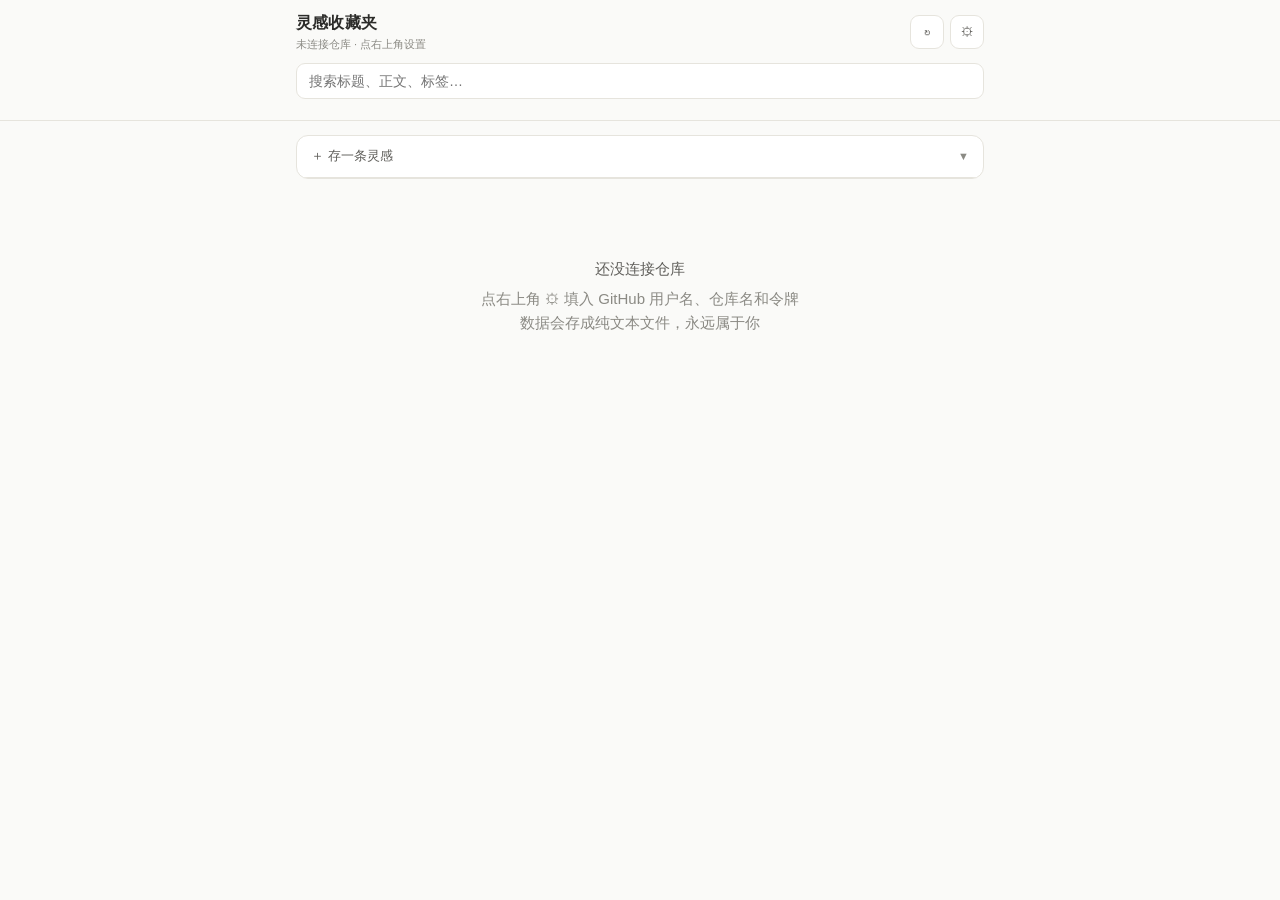
==== index.html @ 98098bbd "Add files via upload" ====
<!doctype html>
<html lang="zh-CN">
<head>
<meta charset="utf-8">
<meta name="viewport" content="width=device-width, initial-scale=1, viewport-fit=cover">
<meta name="theme-color" content="#ffffff">
<title>灵感收藏夹</title>
<style>
  :root{
    --bg:#FAFAF8; --card:#FFFFFF; --line:#E6E4DD; --line-strong:#D3D1C7;
    --tx:#2C2C2A; --tx2:#5F5E5A; --tx3:#8B8A84;
    --accent:#534AB7; --accent-bg:#EEEDFE; --accent-line:#AFA9EC;
    --danger:#A32D2D; --danger-bg:#FCEBEB;
    --ok:#0F6E56; --ok-bg:#E1F5EE;
    --r:12px;
  }
  *{box-sizing:border-box;-webkit-tap-highlight-color:transparent}
  html,body{margin:0;padding:0}
  body{
    background:var(--bg); color:var(--tx);
    font-family:-apple-system,BlinkMacSystemFont,"Segoe UI","PingFang SC","Microsoft YaHei",sans-serif;
    font-size:15px; line-height:1.6; -webkit-font-smoothing:antialiased;
    padding-bottom:calc(32px + env(safe-area-inset-bottom));
  }
  .wrap{max-width:720px;margin:0 auto;padding:0 16px}

  /* 顶栏 */
  header{
    position:sticky;top:0;z-index:20;background:rgba(250,250,248,.92);
    backdrop-filter:saturate(180%) blur(12px);border-bottom:1px solid var(--line);
    padding:calc(10px + env(safe-area-inset-top)) 0 10px;
  }
  .head-row{display:flex;align-items:center;gap:10px}
  .brand{font-size:16px;font-weight:600;letter-spacing:.2px}
  .brand small{display:block;font-size:11px;font-weight:400;color:var(--tx3);letter-spacing:0}
  .head-actions{margin-left:auto;display:flex;gap:6px}
  .icon-btn{
    border:1px solid var(--line);background:var(--card);color:var(--tx2);
    width:34px;height:34px;border-radius:9px;display:grid;place-items:center;
    cursor:pointer;font-size:13px;padding:0;
  }
  .icon-btn:active{background:#F1EFE8}

  /* 搜索 */
  .search-row{margin-top:10px;display:flex;gap:8px}
  .search-row input{
    flex:1;min-width:0;border:1px solid var(--line);background:var(--card);
    border-radius:9px;padding:9px 12px;font-size:14px;color:var(--tx);
    font-family:inherit;outline:none;
  }
  .search-row input:focus{border-color:var(--accent-line)}

  /* 标签条 */
  .tagbar{display:flex;gap:6px;overflow-x:auto;padding:9px 0 2px;scrollbar-width:none}
  .tagbar::-webkit-scrollbar{display:none}
  .tag{
    flex:0 0 auto;border:1px solid var(--line);background:var(--card);
    border-radius:99px;padding:4px 11px;font-size:12px;color:var(--tx2);
    cursor:pointer;white-space:nowrap;
  }
  .tag.on{background:var(--accent);border-color:var(--accent);color:#fff}

  /* 投递区 */
  .composer{
    background:var(--card);border:1px solid var(--line);border-radius:var(--r);
    margin-top:14px;overflow:hidden;
  }
  .composer-head{
    display:flex;align-items:center;gap:8px;padding:10px 14px;
    border-bottom:1px solid var(--line);font-size:13px;color:var(--tx2);cursor:pointer;
  }
  .composer-head .caret{margin-left:auto;color:var(--tx3);font-size:11px;transition:transform .15s}
  .composer.open .caret{transform:rotate(180deg)}
  .composer-body{display:none;padding:12px 14px 14px}
  .composer.open .composer-body{display:block}
  .composer textarea, .composer input{
    width:100%;border:1px solid var(--line);border-radius:9px;padding:10px 12px;
    font-size:14px;font-family:inherit;color:var(--tx);background:var(--bg);
    outline:none;resize:vertical;
  }
  .composer textarea{min-height:96px;line-height:1.55}
  .composer textarea:focus,.composer input:focus{border-color:var(--accent-line);background:var(--card)}
  .field{margin-bottom:10px}
  .field label{display:block;font-size:12px;color:var(--tx2);margin-bottom:5px}
  .btn{
    border:none;border-radius:9px;padding:10px 18px;font-size:14px;font-weight:500;
    font-family:inherit;cursor:pointer;background:var(--accent);color:#fff;
  }
  .btn:disabled{opacity:.5;cursor:default}
  .btn.ghost{background:var(--card);color:var(--tx2);border:1px solid var(--line)}
  .btn-row{display:flex;gap:8px;align-items:center;margin-top:4px}
  .hint{font-size:12px;color:var(--tx3);margin-top:8px;line-height:1.5}

  /* 卡片 */
  .list{margin-top:14px;display:flex;flex-direction:column;gap:10px}
  .card{
    background:var(--card);border:1px solid var(--line);border-radius:var(--r);
    padding:14px;cursor:pointer;transition:border-color .15s;
  }
  .card:active{border-color:var(--line-strong)}
  .card h3{margin:0 0 6px;font-size:15px;font-weight:600;line-height:1.45}
  .take{
    font-size:14px;color:var(--tx);background:var(--accent-bg);
    border-left:2px solid var(--accent-line);padding:7px 10px;border-radius:0 7px 7px 0;
    margin:8px 0;
  }
  .take.empty{background:#F1EFE8;border-left-color:var(--line-strong);color:var(--tx3);font-style:italic}
  .meta{display:flex;flex-wrap:wrap;gap:5px 12px;font-size:12px;color:var(--tx3)}
  .meta .dot{opacity:.4}
  .chips{display:flex;flex-wrap:wrap;gap:5px;margin-top:9px}
  .chip{font-size:11px;color:var(--accent);background:var(--accent-bg);border-radius:99px;padding:2px 9px}

  /* 详情 */
  .sheet{
    position:fixed;inset:0;z-index:60;background:var(--bg);display:none;
    overflow-y:auto;padding:0 0 40px;
  }
  .sheet.open{display:block}
  .sheet-top{
    position:sticky;top:0;background:rgba(250,250,248,.95);backdrop-filter:blur(12px);
    border-bottom:1px solid var(--line);padding:calc(10px + env(safe-area-inset-top)) 0 10px;
  }
  .sheet-body{padding-top:16px}
  .sheet h2{font-size:20px;line-height:1.4;margin:0 0 8px;font-weight:600}
  .prose{font-size:15px;line-height:1.75;color:var(--tx);margin-top:18px}
  .prose h4{font-size:13px;color:var(--tx2);margin:22px 0 8px;font-weight:500;letter-spacing:.3px}
  .prose p{margin:0 0 12px}
  .prose hr{border:none;border-top:1px solid var(--line);margin:18px 0}
  .prose a{color:var(--accent)}

  /* 状态 */
  .empty-state{text-align:center;padding:56px 20px;color:var(--tx3)}
  .empty-state .big{font-size:15px;color:var(--tx2);margin-bottom:6px}
  .toast{
    position:fixed;left:50%;transform:translateX(-50%);bottom:calc(28px + env(safe-area-inset-bottom));
    background:#2C2C2A;color:#fff;padding:11px 18px;border-radius:10px;font-size:13.5px;
    z-index:90;opacity:0;pointer-events:none;transition:opacity .2s,transform .2s;max-width:88vw;text-align:center;
  }
  .toast.show{opacity:1;transform:translateX(-50%) translateY(-4px)}
  .toast.err{background:var(--danger)}
  .toast.ok{background:#27500A}
  .sync-bar{
    display:flex;align-items:center;gap:7px;font-size:12px;color:var(--tx3);
    padding:8px 2px 0;
  }
  .spinner{
    width:13px;height:13px;border:1.5px solid var(--line-strong);border-top-color:var(--accent);
    border-radius:50%;animation:spin .7s linear infinite;display:none;
  }
  .spinner.on{display:block}
  @keyframes spin{to{transform:rotate(360deg)}}
</style>
</head>
<body>

<header>
  <div class="wrap">
    <div class="head-row">
      <div class="brand">灵感收藏夹<small id="repoLabel">正在连接…</small></div>
      <div class="head-actions">
        <button class="icon-btn" id="btnRefresh" title="刷新">↻</button>
        <button class="icon-btn" id="btnSettings" title="设置">⚙</button>
      </div>
    </div>
    <div class="search-row">
      <input id="search" type="search" placeholder="搜索标题、正文、标签…" autocomplete="off">
    </div>
    <div class="tagbar" id="tagbar"></div>
  </div>
</header>

<main class="wrap">
  <section class="composer" id="composer">
    <div class="composer-head" id="composerHead">
      <span>＋ 存一条灵感</span>
      <span class="caret">▼</span>
    </div>
    <div class="composer-body">
      <div class="field">
        <label>粘贴内容（豆包输出的 Markdown，或只有一段文字/链接）</label>
        <textarea id="inText" placeholder="把豆包生成的笔记整段粘进来，会自动识别标题、作者、标签、逐字稿…&#10;&#10;只粘一个链接也可以，先存下来，回头再补。"></textarea>
      </div>
      <div class="field">
        <label>我为什么存它（一句话，最重要的一栏）</label>
        <input id="inTake" type="text" placeholder="它说……这句话推翻了/印证了我之前的想法">
      </div>
      <div class="field">
        <label>标签（用逗号分隔，可留空）</label>
        <input id="inTags" type="text" placeholder="领域/职业, 主题/兴趣变现">
      </div>
      <div class="btn-row">
        <button class="btn" id="btnSave">存进收藏夹</button>
        <button class="btn ghost" id="btnClear">清空</button>
      </div>
      <div class="hint" id="parseHint"></div>
    </div>
  </section>

  <div class="sync-bar"><div class="spinner" id="spinner"></div><span id="statusText"></span></div>
  <div class="list" id="list"></div>
</main>

<!-- 详情 -->
<div class="sheet" id="sheet">
  <div class="sheet-top">
    <div class="wrap head-row">
      <button class="icon-btn" id="sheetClose">←</button>
      <div class="head-actions" style="margin-left:auto">
        <button class="icon-btn" id="btnOpenSrc" title="打开原视频">↗</button>
      </div>
    </div>
  </div>
  <div class="wrap sheet-body" id="sheetBody"></div>
</div>

<!-- 设置 -->
<div class="sheet" id="settings">
  <div class="sheet-top">
    <div class="wrap head-row">
      <button class="icon-btn" id="setClose">←</button>
      <div style="font-size:15px;font-weight:500">设置</div>
    </div>
  </div>
  <div class="wrap sheet-body">
    <div class="field">
      <label>GitHub 用户名</label>
      <input id="cfgOwner" placeholder="例如 Ethan-a-lab">
    </div>
    <div class="field">
      <label>仓库名</label>
      <input id="cfgRepo" placeholder="例如 idea-vault">
    </div>
    <div class="field">
      <label>存放目录</label>
      <input id="cfgDir" placeholder="videos">
    </div>
    <div class="field">
      <label>分支</label>
      <input id="cfgBranch" placeholder="main">
    </div>
    <div class="field">
      <label>访问令牌（fine-grained token，仅授权此仓库 Contents 读写）</label>
      <input id="cfgToken" type="password" placeholder="github_pat_... 或 ghp_...">
    </div>
    <div class="btn-row">
      <button class="btn" id="btnSaveCfg">保存</button>
      <button class="btn ghost" id="btnTestCfg">测试连接</button>
    </div>
    <div class="hint">
      令牌只存在这台设备的浏览器里，不会发往任何第三方。<br>
      建令牌路径：GitHub → Settings → Developer settings → Personal access tokens → Fine-grained tokens。<br>
      权限只勾 <b>Contents: Read and write</b>，仓库只选这一个，有效期建议 90 天。
    </div>
  </div>
</div>

<div class="toast" id="toast"></div>

<script>
"use strict";

/* ========== 配置 ========== */
const LS_KEY = "idea-vault-cfg-v1";
const CACHE_KEY = "idea-vault-cache-v1";
const API = "https://api.github.com";

let cfg = { owner:"", repo:"", dir:"videos", branch:"main", token:"" };
let notes = [];          // 全部笔记
let activeTag = "";      // 当前筛选标签
let lastTreeSha = "";    // 用于判断是否需要重新拉取

/* ========== 小工具 ========== */
const $ = id => document.getElementById(id);
const esc = s => String(s==null?"":s)
  .replace(/&/g,"&amp;").replace(/</g,"&lt;").replace(/>/g,"&gt;")
  .replace(/"/g,"&quot;").replace(/'/g,"&#39;");

function toast(msg, type){
  const t = $("toast");
  t.textContent = msg;
  t.className = "toast show" + (type ? " " + type : "");
  clearTimeout(t._timer);
  t._timer = setTimeout(()=>{ t.className = "toast"; }, 2600);
}

function todayStr(){
  const d = new Date();
  const p = n => String(n).padStart(2,"0");
  return `${d.getFullYear()}-${p(d.getMonth()+1)}-${p(d.getDate())}`;
}

function setStatus(text, loading){
  $("statusText").textContent = text || "";
  $("spinner").className = "spinner" + (loading ? " on" : "");
}

/* ========== 配置读写 ========== */
function loadCfg(){
  try{
    const raw = localStorage.getItem(LS_KEY);
    if(raw) Object.assign(cfg, JSON.parse(raw));
  }catch(e){}
}
function saveCfg(){
  localStorage.setItem(LS_KEY, JSON.stringify(cfg));
}
function cfgReady(){
  return cfg.owner && cfg.repo && cfg.token;
}

/* ========== GitHub API ========== */
async function gh(path, opts){
  opts = opts || {};
  const headers = Object.assign({
    "Authorization": "Bearer " + cfg.token,
    "Accept": "application/vnd.github+json",
    "X-GitHub-Api-Version": "2022-11-28"
  }, opts.headers || {});
  const res = await fetch(API + path, Object.assign({}, opts, { headers }));

  /* allow404：调用方自己处理"找不到"，不当成错误抛出 */
  if(res.status === 404 && opts.allow404) return null;

  if(res.status === 401) throw new Error("令牌无效或已过期，请到设置里更新");
  if(res.status === 403){
    const remain = res.headers.get("x-ratelimit-remaining");
    if(remain === "0") throw new Error("GitHub 接口调用超限，等一小时后再试");
    throw new Error("没有权限（令牌可能没勾 Contents 读写）");
  }
  if(res.status === 404) throw new Error("仓库不存在，请检查用户名和仓库名");
  if(res.status === 409) throw new Error("文件冲突，请刷新后重试");
  if(res.status === 422) throw new Error("提交被拒绝，请检查分支名是否正确");
  if(!res.ok){
    let msg = "GitHub 返回 " + res.status;
    try{ const j = await res.json(); if(j.message) msg += "：" + j.message; }catch(e){}
    throw new Error(msg);
  }
  if(res.status === 204) return null;
  return res.json();
}

/* 判断某个路径是否已存在，返回它的 sha 或 null */
async function getFileSha(path){
  const data = await gh(
    `/repos/${cfg.owner}/${cfg.repo}/contents/${encodeURI(path)}?ref=${encodeURIComponent(cfg.branch)}`,
    { allow404: true }
  );
  return data && data.sha ? data.sha : null;
}

/* 写入一个文件 */
async function putFile(path, content, message){
  const body = {
    message: message || ("add " + path),
    content: b64EncodeUnicode(content),
    branch: cfg.branch
  };
  const existingSha = await getFileSha(path);
  if(existingSha) body.sha = existingSha;
  return gh(`/repos/${cfg.owner}/${cfg.repo}/contents/${encodeURI(path)}`, {
    method: "PUT",
    headers: { "Content-Type": "application/json" },
    body: JSON.stringify(body)
  });
}

function b64EncodeUnicode(str){
  const bytes = new TextEncoder().encode(str);
  let bin = "";
  bytes.forEach(b => { bin += String.fromCharCode(b); });
  return btoa(bin);
}
function b64DecodeUnicode(b64){
  const bin = atob(String(b64).replace(/\s/g,""));
  const bytes = new Uint8Array(bin.length);
  for(let i=0;i<bin.length;i++) bytes[i] = bin.charCodeAt(i);
  return new TextDecoder("utf-8").decode(bytes);
}

/* ========== Markdown 解析 ========== */
/* 极简 YAML frontmatter 解析：只支持 key: value 与 tags: [a, b] */
function parseFrontmatter(text){
  const m = String(text).match(/^\uFEFF?---\r?\n([\s\S]*?)\r?\n---\r?\n?([\s\S]*)$/);
  if(!m) return { meta:{}, body: String(text) };
  const meta = {};
  m[1].split(/\r?\n/).forEach(line => {
    const idx = line.indexOf(":");
    if(idx < 0) return;
    const k = line.slice(0, idx).trim();
    let v = line.slice(idx + 1).trim();
    if(!k) return;
    if(v.startsWith("[") && v.endsWith("]")){
      meta[k] = v.slice(1,-1).split(",").map(s => s.trim().replace(/^["']|["']$/g,"")).filter(Boolean);
    }else{
      v = v.replace(/^["']|["']$/g, "");
      meta[k] = v;
    }
  });
  return { meta, body: m[2] };
}

/* 需要引号包裹的 YAML 值 */
function yamlValue(v){
  v = String(v == null ? "" : v).trim();
  if(v === "") return "";
  if(/^[\[\]{}&*!|>%@`#,?:-]/.test(v) || v.indexOf(": ") >= 0 || v.indexOf("\n") >= 0){
    return '"' + v.replace(/\\/g,"\\\\").replace(/"/g,'\\"') + '"';
  }
  return v;
}

/* 生成 Markdown 文件内容 */
function buildMarkdown(meta, body){
  const lines = ["---"];
  lines.push("title: " + yamlValue(meta.title || "未命名"));
  if(meta.author) lines.push("author: " + yamlValue(meta.author));
  if(meta.url)    lines.push("url: " + yamlValue(meta.url));
  lines.push("platform: " + yamlValue(meta.platform || "抖音"));
  if(meta.duration) lines.push("duration: " + yamlValue(meta.duration));
  lines.push("saved: " + (meta.saved || todayStr()));
  const tags = Array.isArray(meta.tags) ? meta.tags.filter(Boolean) : [];
  lines.push("tags: [" + tags.join(", ") + "]");
  lines.push("status: " + (meta.status || "待回看"));
  lines.push("my_take: " + yamlValue(meta.my_take || ""));
  lines.push("---");
  lines.push("");
  lines.push((body || "").trim());
  lines.push("");
  return lines.join("\n");
}

/* 从任意粘贴内容里抽取可用字段 */
function extractFromPaste(raw){
  const text = String(raw || "").trim();
  const out = { meta:{}, body:text };

  const fm = parseFrontmatter(text);
  if(Object.keys(fm.meta).length){
    out.meta = Object.assign({}, fm.meta);
    out.body = fm.body;
  }

  /* 抽链接 */
  const urlMatch = text.match(/https?:\/\/(?:v\.douyin\.com|www\.douyin\.com|www\.iesdouyin\.com|iesdouyin\.com)\/[^\s"'<>）)]+/);
  if(urlMatch) out.meta.url = out.meta.url || urlMatch[0];

  /* 标题兜底：取正文里第一个 markdown 标题 */
  if(!out.meta.title){
    const h = out.body.match(/^#{1,3}\s+(.+)$/m);
    if(h) out.meta.title = h[1].trim();
  }
  /* 再兜底：取第一行非空文本前 40 字 */
  if(!out.meta.title){
    const firstLine = out.body.split(/\r?\n/).find(l => l.trim());
    out.meta.title = firstLine ? firstLine.trim().slice(0,40) : ("未命名 " + todayStr());
  }
  /* 兜底链接当标题时，避免标题就是一个 URL */
  if(/^https?:\/\//.test(out.meta.title)){
    out.meta.title = "待补充标题 " + todayStr();
  }

  /* 若正文只有链接，正文留空提示 */
  if(out.body.trim() === (out.meta.url || "")){
    out.body = "_（只存了链接，内容和感悟待补充）_";
  }

  return out;
}

/* ========== 拉取笔记 ========== */
async function loadNotes(force){
  if(!cfgReady()){ renderList(); return; }
  setStatus("正在同步…", true);
  try{
    /* 1. 取目录树，判断有没有变化 */
    const tree = await gh(`/repos/${cfg.owner}/${cfg.repo}/git/trees/${encodeURIComponent(cfg.branch)}?recursive=1`);
    if(tree.truncated) console.warn("仓库文件过多，树被截断");
    const prefix = cfg.dir.replace(/\/+$/,"") + "/";
    const files = (tree.tree || []).filter(
      n => n.type === "blob" && n.path.startsWith(prefix) && /\.md$/i.test(n.path)
    );

    if(!force && lastTreeSha && lastTreeSha === tree.sha){
      const cached = readCache();
      if(cached && cached.length === notes.length){
        setStatus("已是最新 · " + notes.length + " 条", false);
        return;
      }
    }

    /* 2. 并发读取内容（限制并发 5，避免被限流） */
    const results = [];
    const queue = files.slice();
    const worker = async () => {
      while(queue.length){
        const f = queue.shift();
        try{
          const data = await gh(`/repos/${cfg.owner}/${cfg.repo}/contents/${encodeURI(f.path)}?ref=${encodeURIComponent(cfg.branch)}`);
          const text = b64DecodeUnicode(data.content || "");
          results.push(parseNote(f.path, text, f.sha));
        }catch(e){
          console.warn("读取失败", f.path, e.message);
        }
      }
    };
    await Promise.all([worker(), worker(), worker(), worker(), worker()]);

    notes = results.sort((a,b) => (b.saved || "").localeCompare(a.saved || "") || (b.mtime||0)-(a.mtime||0));
    lastTreeSha = tree.sha;
    writeCache(notes);
    renderTags();
    renderList();
    setStatus("已同步 · " + notes.length + " 条", false);
  }catch(e){
    setStatus("");
    toast(e.message, "err");
    renderList();
  }
}

function parseNote(path, text, sha){
  const { meta, body } = parseFrontmatter(text);
  return {
    path,
    sha,
    title: meta.title || path.split("/").pop().replace(/\.md$/i,""),
    author: meta.author || "",
    url: meta.url || "",
    platform: meta.platform || "",
    duration: meta.duration || "",
    saved: meta.saved || "",
    status: meta.status || "待回看",
    tags: Array.isArray(meta.tags) ? meta.tags : (meta.tags ? [meta.tags] : []),
    myTake: meta.my_take || "",
    body,
    plain: (body || "").replace(/[#>*_`\-\[\]()]/g, " ")
  };
}

/* 缓存，避免每次打开都全量拉 */
function writeCache(list){
  try{
    localStorage.setItem(CACHE_KEY, JSON.stringify({ at: Date.now(), tree: lastTreeSha, list }));
  }catch(e){}
}
function readCache(){
  try{
    const raw = localStorage.getItem(CACHE_KEY);
    if(!raw) return null;
    const o = JSON.parse(raw);
    if(o && Array.isArray(o.list) && o.list.length){
      lastTreeSha = o.tree || "";
      notes = o.list;
      return o.list;
    }
  }catch(e){}
  return null;
}

/* ========== 渲染 ========== */
function renderTags(){
  const counts = {};
  notes.forEach(n => n.tags.forEach(t => { counts[t] = (counts[t]||0) + 1; }));
  const tags = Object.keys(counts).sort((a,b) => counts[b]-counts[a]);
  const bar = $("tagbar");
  if(!tags.length){ bar.innerHTML = ""; return; }
  bar.innerHTML = `<div class="tag${activeTag?"":" on"}" data-tag="">全部 ${notes.length}</div>` +
    tags.map(t => `<div class="tag${activeTag===t?" on":""}" data-tag="${esc(t)}">${esc(t)} ${counts[t]}</div>`).join("");
  bar.querySelectorAll(".tag").forEach(el => {
    el.onclick = () => { activeTag = el.dataset.tag; renderTags(); renderList(); };
  });
}

function filtered(){
  const q = $("search").value.trim().toLowerCase();
  return notes.filter(n => {
    if(activeTag && !n.tags.includes(activeTag)) return false;
    if(!q) return true;
    const hay = (n.title + " " + n.author + " " + n.myTake + " " + n.tags.join(" ") + " " + n.plain).toLowerCase();
    return hay.indexOf(q) >= 0;
  });
}

function renderList(){
  const list = $("list");
  const items = filtered();

  if(!cfgReady()){
    list.innerHTML = `<div class="empty-state">
      <div class="big">还没连接仓库</div>
      点右上角 ⚙ 填入 GitHub 用户名、仓库名和令牌<br>数据会存成纯文本文件，永远属于你
    </div>`;
    return;
  }
  if(!items.length){
    list.innerHTML = `<div class="empty-state">
      <div class="big">${notes.length ? "没有匹配的笔记" : "收藏夹还是空的"}</div>
      ${notes.length ? "换个关键词或标签试试" : "点上面「＋ 存一条灵感」开始"}
    </div>`;
    return;
  }

  list.innerHTML = items.map((n, i) => `
    <article class="card" data-i="${i}">
      <h3>${esc(n.title)}</h3>
      ${n.myTake
        ? `<div class="take">${esc(n.myTake)}</div>`
        : `<div class="take empty">还没写「我为什么存它」</div>`}
      <div class="meta">
        ${n.author ? `<span>${esc(n.author)}</span>` : ""}
        ${n.saved ? `<span class="dot">·</span><span>${esc(n.saved)}</span>` : ""}
        ${n.duration ? `<span class="dot">·</span><span>${esc(n.duration)}</span>` : ""}
        ${n.status && n.status !== "待回看" ? `<span class="dot">·</span><span>${esc(n.status)}</span>` : ""}
      </div>
      ${n.tags.length ? `<div class="chips">${n.tags.map(t=>`<span class="chip">${esc(t)}</span>`).join("")}</div>` : ""}
    </article>
  `).join("");

  list.querySelectorAll(".card").forEach(el => {
    el.onclick = () => openSheet(items[Number(el.dataset.i)]);
  });
}

/* ========== 详情 ========== */
let currentNote = null;
function openSheet(n){
  if(!n) return;
  currentNote = n;
  $("sheetBody").innerHTML = `
    <h2>${esc(n.title)}</h2>
    <div class="meta">
      ${n.author ? `<span>${esc(n.author)}</span>` : ""}
      ${n.saved ? `<span class="dot">·</span><span>${esc(n.saved)}</span>` : ""}
      ${n.duration ? `<span class="dot">·</span><span>${esc(n.duration)}</span>` : ""}
      ${n.platform ? `<span class="dot">·</span><span>${esc(n.platform)}</span>` : ""}
    </div>
    ${n.myTake ? `<div class="take" style="margin-top:14px">${esc(n.myTake)}</div>` : ""}
    ${n.tags.length ? `<div class="chips" style="margin-top:12px">${n.tags.map(t=>`<span class="chip">${esc(t)}</span>`).join("")}</div>` : ""}
    <div class="prose">${renderMarkdownLite(n.body)}</div>
  `;
  $("sheet").classList.add("open");
  $("sheet").scrollTop = 0;
  document.body.style.overflow = "hidden";
}

/* 极简 markdown 渲染（够用即可，不做全量解析） */
function renderMarkdownLite(md){
  let h = esc(md || "");
  h = h.replace(/^###\s+(.+)$/gm, "<h4>$1</h4>");
  h = h.replace(/^##\s+(.+)$/gm, "<h4>$1</h4>");
  h = h.replace(/^#\s+(.+)$/gm, "<h4>$1</h4>");
  h = h.replace(/^---$/gm, "<hr>");
  h = h.replace(/\*\*([^*]+)\*\*/g, "<b>$1</b>");
  h = h.replace(/\n{2,}/g, "</p><p>");
  return "<p>" + h + "</p>";
}

function closeSheet(){
  $("sheet").classList.remove("open");
  document.body.style.overflow = "";
  currentNote = null;
}

/* ========== 保存一条 ========== */
async function saveNote(){
  if(!cfgReady()){ toast("先去设置里连接仓库", "err"); $("settings").classList.add("open"); return; }

  const raw = $("inText").value.trim();
  const take = $("inTake").value.trim();
  const tagInput = $("inTags").value.trim();

  if(!raw && !take){ toast("至少粘贴点内容或写一句话"); return; }

  const btn = $("btnSave");
  btn.disabled = true;
  btn.textContent = "保存中…";

  try{
    const parsed = extractFromPaste(raw);
    const meta = Object.assign({}, parsed.meta);
    meta.saved = todayStr();
    if(take) meta.my_take = take;
    meta.status = "待回看";

    /* 合并标签：输入框 > frontmatter > 自动推断 */
    let tags = [];
    if(tagInput){
      tags = tagInput.split(/[,，]/).map(s => s.trim()).filter(Boolean);
    }else if(Array.isArray(meta.tags)){
      tags = meta.tags.slice();
    }
    if(!tags.length){
      tags = inferTags(meta.title + " " + parsed.body);
    }
    meta.tags = tags;

    /* 文件名：日期 + 标题去特殊字符 */
    const safeTitle = String(meta.title)
      .replace(/[\\/:*?"<>|#\[\]\n\r\t]/g,"")
      .replace(/\s+/g," ")
      .trim()
      .slice(0,40) || "未命名";
    let fileName = `${meta.saved}-${safeTitle}.md`;
    const base = cfg.dir.replace(/\/+$/,"") + "/";

    /* 重名则加序号 */
    let path = base + fileName;
    let n = 2;
    while(await getFileSha(path)){
      path = base + `${meta.saved}-${safeTitle} (${n}).md`;
      n++;
    }

    const content = buildMarkdown(meta, parsed.body);
    await putFile(path, content, "add: " + meta.title);

    toast("已存入 · " + meta.title, "ok");
    $("inText").value = ""; $("inTake").value = ""; $("inTags").value = "";
    $("parseHint").textContent = "";
    await loadNotes(true);
  }catch(e){
    toast(e.message, "err");
  }finally{
    btn.disabled = false;
    btn.textContent = "存进收藏夹";
  }
}

/* 关键词兜底打标签 */
const TAG_HINTS = {
  "成长": ["成长","自律","习惯","坚持","复利","改变"],
  "认知": ["认知","思维","本质","逻辑","底层","洞察"],
  "职业": ["职场","工作","职业","面试","简历","升职","老板"],
  "赚钱": ["赚钱","变现","副业","收入","商业","生意","客户"],
  "学习方法": ["学习","记忆","读书","笔记","知识","复盘"],
  "效率工具": ["工具","效率","自动化","AI","软件","插件"],
  "心理": ["焦虑","情绪","内耗","关系","孤独","意义"],
  "健康": ["睡眠","运动","健康","身体","精力"]
};
function inferTags(text){
  const hits = [];
  for(const tag in TAG_HINTS){
    if(TAG_HINTS[tag].some(k => text.indexOf(k) >= 0)) hits.push(tag);
    if(hits.length >= 3) break;
  }
  return hits;
}

/* ========== 设置 ========== */
function openSettings(){
  $("cfgOwner").value = cfg.owner || "";
  $("cfgRepo").value = cfg.repo || "";
  $("cfgDir").value = cfg.dir || "videos";
  $("cfgBranch").value = cfg.branch || "main";
  $("cfgToken").value = cfg.token || "";
  $("settings").classList.add("open");
  document.body.style.overflow = "hidden";
}
function closeSettings(){
  $("settings").classList.remove("open");
  document.body.style.overflow = "";
}
async function saveSettings(){
  cfg.owner  = $("cfgOwner").value.trim();
  cfg.repo   = $("cfgRepo").value.trim();
  cfg.dir    = $("cfgDir").value.trim() || "videos";
  cfg.branch = $("cfgBranch").value.trim() || "main";
  cfg.token  = $("cfgToken").value.trim();
  if(!cfgReady()){ toast("三项都要填"); return; }
  saveCfg();
  closeSettings();
  updateRepoLabel();
  lastTreeSha = "";
  localStorage.removeItem(CACHE_KEY);
  notes = [];
  await loadNotes(true);
}
async function testConnection(){
  const tmp = Object.assign({}, cfg, {
    owner: $("cfgOwner").value.trim(),
    repo: $("cfgRepo").value.trim(),
    token: $("cfgToken").value.trim()
  });
  if(!tmp.owner || !tmp.repo || !tmp.token){ toast("先填完整"); return; }
  const saved = cfg; cfg = tmp;
  try{
    const r = await gh(`/repos/${cfg.owner}/${cfg.repo}`);
    toast("连接成功：" + r.full_name + (r.private ? "（私有）" : "（公开）"), "ok");
  }catch(e){
    toast(e.message, "err");
  }finally{
    cfg = saved;
  }
}

function updateRepoLabel(){
  $("repoLabel").textContent = cfgReady()
    ? `${cfg.owner}/${cfg.repo}`
    : "未连接仓库 · 点右上角设置";
}

/* ========== 事件绑定 ========== */
$("composerHead").onclick = () => $("composer").classList.toggle("open");
$("btnSave").onclick = saveNote;
$("btnClear").onclick = () => {
  $("inText").value = ""; $("inTake").value = ""; $("inTags").value = ""; $("parseHint").textContent = "";
};
$("search").oninput = () => renderList();
$("btnRefresh").onclick = () => loadNotes(true);
$("btnSettings").onclick = openSettings;
$("sheetClose").onclick = closeSheet;
$("setClose").onclick = closeSettings;
$("btnSaveCfg").onclick = saveSettings;
$("btnTestCfg").onclick = testConnection;
$("btnOpenSrc").onclick = () => {
  if(currentNote && currentNote.url) window.open(currentNote.url, "_blank", "noopener");
  else toast("这条没有存链接");
};

/* 粘贴时即时解析提示 */
$("inText").oninput = () => {
  const raw = $("inText").value.trim();
  if(raw.length < 8){ $("parseHint").textContent = ""; return; }
  const p = extractFromPaste(raw);
  const bits = [];
  if(p.meta.title) bits.push("标题：" + p.meta.title);
  if(p.meta.author) bits.push("作者：" + p.meta.author);
  if(p.meta.url) bits.push("链接：已识别");
  if(Array.isArray(p.meta.tags) && p.meta.tags.length) bits.push("标签：" + p.meta.tags.join("/"));
  bits.push("正文 " + (p.body ? p.body.length : 0) + " 字");
  $("parseHint").textContent = "识别到 · " + bits.join(" · ");
};

/* 支持从分享菜单带入：?add=内容 */
(function initFromQuery(){
  const params = new URLSearchParams(location.search);
  const add = params.get("add") || params.get("text") || params.get("url");
  if(add){
    $("inText").value = add;
    $("composer").classList.add("open");
    setTimeout(() => $("inTake").focus(), 300);
    history.replaceState(null, "", location.pathname);
  }
})();

/* ========== 启动 ========== */
(async function boot(){
  loadCfg();
  updateRepoLabel();
  const cached = readCache();
  if(cached){
    renderTags();
    renderList();
    setStatus("显示缓存 · " + notes.length + " 条", false);
  }else{
    renderList();
  }
  if(cfgReady()) await loadNotes(false);
})();
</script>
</body>
</html>
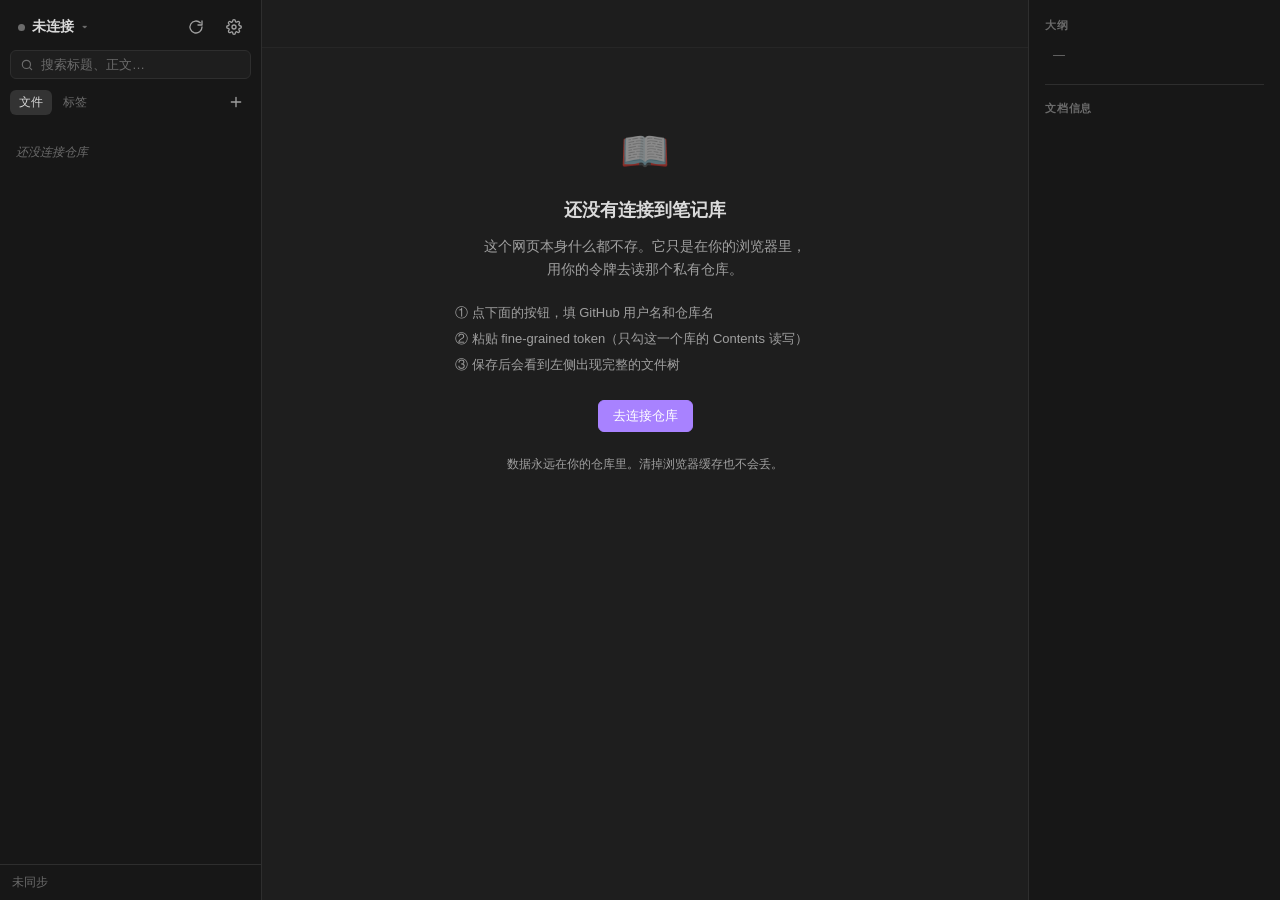
==== commit 95945306: "重写为 Obsidian 风格的云笔记库 - 三栏布局：文件树 / 阅读区 / 大纲+文档信息 - 自写零依赖 Markdown 渲染器（frontmatter、双链、标签、表格横向滚动） - 双链可" ====
--- a/index.html
+++ b/index.html
@@ -1,862 +1,210 @@
 <!doctype html>
-<html lang="zh-CN">
+<html lang="zh-CN" data-theme="dark">
 <head>
 <meta charset="utf-8">
 <meta name="viewport" content="width=device-width, initial-scale=1, viewport-fit=cover">
-<meta name="theme-color" content="#ffffff">
-<title>灵感收藏夹</title>
-<style>
-  :root{
-    --bg:#FAFAF8; --card:#FFFFFF; --line:#E6E4DD; --line-strong:#D3D1C7;
-    --tx:#2C2C2A; --tx2:#5F5E5A; --tx3:#8B8A84;
-    --accent:#534AB7; --accent-bg:#EEEDFE; --accent-line:#AFA9EC;
-    --danger:#A32D2D; --danger-bg:#FCEBEB;
-    --ok:#0F6E56; --ok-bg:#E1F5EE;
-    --r:12px;
-  }
-  *{box-sizing:border-box;-webkit-tap-highlight-color:transparent}
-  html,body{margin:0;padding:0}
-  body{
-    background:var(--bg); color:var(--tx);
-    font-family:-apple-system,BlinkMacSystemFont,"Segoe UI","PingFang SC","Microsoft YaHei",sans-serif;
-    font-size:15px; line-height:1.6; -webkit-font-smoothing:antialiased;
-    padding-bottom:calc(32px + env(safe-area-inset-bottom));
-  }
-  .wrap{max-width:720px;margin:0 auto;padding:0 16px}
-
-  /* 顶栏 */
-  header{
-    position:sticky;top:0;z-index:20;background:rgba(250,250,248,.92);
-    backdrop-filter:saturate(180%) blur(12px);border-bottom:1px solid var(--line);
-    padding:calc(10px + env(safe-area-inset-top)) 0 10px;
-  }
-  .head-row{display:flex;align-items:center;gap:10px}
-  .brand{font-size:16px;font-weight:600;letter-spacing:.2px}
-  .brand small{display:block;font-size:11px;font-weight:400;color:var(--tx3);letter-spacing:0}
-  .head-actions{margin-left:auto;display:flex;gap:6px}
-  .icon-btn{
-    border:1px solid var(--line);background:var(--card);color:var(--tx2);
-    width:34px;height:34px;border-radius:9px;display:grid;place-items:center;
-    cursor:pointer;font-size:13px;padding:0;
-  }
-  .icon-btn:active{background:#F1EFE8}
-
-  /* 搜索 */
-  .search-row{margin-top:10px;display:flex;gap:8px}
-  .search-row input{
-    flex:1;min-width:0;border:1px solid var(--line);background:var(--card);
-    border-radius:9px;padding:9px 12px;font-size:14px;color:var(--tx);
-    font-family:inherit;outline:none;
-  }
-  .search-row input:focus{border-color:var(--accent-line)}
-
-  /* 标签条 */
-  .tagbar{display:flex;gap:6px;overflow-x:auto;padding:9px 0 2px;scrollbar-width:none}
-  .tagbar::-webkit-scrollbar{display:none}
-  .tag{
-    flex:0 0 auto;border:1px solid var(--line);background:var(--card);
-    border-radius:99px;padding:4px 11px;font-size:12px;color:var(--tx2);
-    cursor:pointer;white-space:nowrap;
-  }
-  .tag.on{background:var(--accent);border-color:var(--accent);color:#fff}
-
-  /* 投递区 */
-  .composer{
-    background:var(--card);border:1px solid var(--line);border-radius:var(--r);
-    margin-top:14px;overflow:hidden;
-  }
-  .composer-head{
-    display:flex;align-items:center;gap:8px;padding:10px 14px;
-    border-bottom:1px solid var(--line);font-size:13px;color:var(--tx2);cursor:pointer;
-  }
-  .composer-head .caret{margin-left:auto;color:var(--tx3);font-size:11px;transition:transform .15s}
-  .composer.open .caret{transform:rotate(180deg)}
-  .composer-body{display:none;padding:12px 14px 14px}
-  .composer.open .composer-body{display:block}
-  .composer textarea, .composer input{
-    width:100%;border:1px solid var(--line);border-radius:9px;padding:10px 12px;
-    font-size:14px;font-family:inherit;color:var(--tx);background:var(--bg);
-    outline:none;resize:vertical;
-  }
-  .composer textarea{min-height:96px;line-height:1.55}
-  .composer textarea:focus,.composer input:focus{border-color:var(--accent-line);background:var(--card)}
-  .field{margin-bottom:10px}
-  .field label{display:block;font-size:12px;color:var(--tx2);margin-bottom:5px}
-  .btn{
-    border:none;border-radius:9px;padding:10px 18px;font-size:14px;font-weight:500;
-    font-family:inherit;cursor:pointer;background:var(--accent);color:#fff;
-  }
-  .btn:disabled{opacity:.5;cursor:default}
-  .btn.ghost{background:var(--card);color:var(--tx2);border:1px solid var(--line)}
-  .btn-row{display:flex;gap:8px;align-items:center;margin-top:4px}
-  .hint{font-size:12px;color:var(--tx3);margin-top:8px;line-height:1.5}
-
-  /* 卡片 */
-  .list{margin-top:14px;display:flex;flex-direction:column;gap:10px}
-  .card{
-    background:var(--card);border:1px solid var(--line);border-radius:var(--r);
-    padding:14px;cursor:pointer;transition:border-color .15s;
-  }
-  .card:active{border-color:var(--line-strong)}
-  .card h3{margin:0 0 6px;font-size:15px;font-weight:600;line-height:1.45}
-  .take{
-    font-size:14px;color:var(--tx);background:var(--accent-bg);
-    border-left:2px solid var(--accent-line);padding:7px 10px;border-radius:0 7px 7px 0;
-    margin:8px 0;
-  }
-  .take.empty{background:#F1EFE8;border-left-color:var(--line-strong);color:var(--tx3);font-style:italic}
-  .meta{display:flex;flex-wrap:wrap;gap:5px 12px;font-size:12px;color:var(--tx3)}
-  .meta .dot{opacity:.4}
-  .chips{display:flex;flex-wrap:wrap;gap:5px;margin-top:9px}
-  .chip{font-size:11px;color:var(--accent);background:var(--accent-bg);border-radius:99px;padding:2px 9px}
-
-  /* 详情 */
-  .sheet{
-    position:fixed;inset:0;z-index:60;background:var(--bg);display:none;
-    overflow-y:auto;padding:0 0 40px;
-  }
-  .sheet.open{display:block}
-  .sheet-top{
-    position:sticky;top:0;background:rgba(250,250,248,.95);backdrop-filter:blur(12px);
-    border-bottom:1px solid var(--line);padding:calc(10px + env(safe-area-inset-top)) 0 10px;
-  }
-  .sheet-body{padding-top:16px}
-  .sheet h2{font-size:20px;line-height:1.4;margin:0 0 8px;font-weight:600}
-  .prose{font-size:15px;line-height:1.75;color:var(--tx);margin-top:18px}
-  .prose h4{font-size:13px;color:var(--tx2);margin:22px 0 8px;font-weight:500;letter-spacing:.3px}
-  .prose p{margin:0 0 12px}
-  .prose hr{border:none;border-top:1px solid var(--line);margin:18px 0}
-  .prose a{color:var(--accent)}
-
-  /* 状态 */
-  .empty-state{text-align:center;padding:56px 20px;color:var(--tx3)}
-  .empty-state .big{font-size:15px;color:var(--tx2);margin-bottom:6px}
-  .toast{
-    position:fixed;left:50%;transform:translateX(-50%);bottom:calc(28px + env(safe-area-inset-bottom));
-    background:#2C2C2A;color:#fff;padding:11px 18px;border-radius:10px;font-size:13.5px;
-    z-index:90;opacity:0;pointer-events:none;transition:opacity .2s,transform .2s;max-width:88vw;text-align:center;
-  }
-  .toast.show{opacity:1;transform:translateX(-50%) translateY(-4px)}
-  .toast.err{background:var(--danger)}
-  .toast.ok{background:#27500A}
-  .sync-bar{
-    display:flex;align-items:center;gap:7px;font-size:12px;color:var(--tx3);
-    padding:8px 2px 0;
-  }
-  .spinner{
-    width:13px;height:13px;border:1.5px solid var(--line-strong);border-top-color:var(--accent);
-    border-radius:50%;animation:spin .7s linear infinite;display:none;
-  }
-  .spinner.on{display:block}
-  @keyframes spin{to{transform:rotate(360deg)}}
-</style>
+<meta name="theme-color" content="#1e1e1e">
+<meta name="description" content="个人笔记库 · 数据存在私有 GitHub 仓库">
+<title>笔记库</title>
+<link rel="stylesheet" href="assets/app.css">
+<link rel="icon" href="data:image/svg+xml,<svg xmlns='http://www.w3.org/2000/svg' viewBox='0 0 100 100'><text y='.9em' font-size='90'>📖</text></svg>">
 </head>
 <body>
 
-<header>
-  <div class="wrap">
-    <div class="head-row">
-      <div class="brand">灵感收藏夹<small id="repoLabel">正在连接…</small></div>
-      <div class="head-actions">
-        <button class="icon-btn" id="btnRefresh" title="刷新">↻</button>
-        <button class="icon-btn" id="btnSettings" title="设置">⚙</button>
-      </div>
-    </div>
-    <div class="search-row">
-      <input id="search" type="search" placeholder="搜索标题、正文、标签…" autocomplete="off">
-    </div>
-    <div class="tagbar" id="tagbar"></div>
+<div id="app">
+
+  <!-- ========== 左栏：库 / 文件树 / 标签 ========== -->
+  <aside id="sidebar">
+    <div class="side-head">
+      <div class="vault-name" id="vaultName" title="点击打开设置">
+        <span class="dot-off" id="connDot"></span>
+        <span id="vaultLabel">未连接</span>
+        <span class="caret">▾</span>
+      </div>
+      <div class="spacer"></div>
+      <button class="ibtn" id="btnSync" title="同步（Ctrl+R）" aria-label="同步">
+        <svg viewBox="0 0 24 24" fill="none" stroke="currentColor" stroke-width="2" stroke-linecap="round" stroke-linejoin="round"><path d="M21 12a9 9 0 1 1-2.64-6.36"/><path d="M21 3v6h-6"/></svg>
+      </button>
+      <button class="ibtn" id="btnSettings" title="设置" aria-label="设置">
+        <svg viewBox="0 0 24 24" fill="none" stroke="currentColor" stroke-width="2" stroke-linecap="round" stroke-linejoin="round"><circle cx="12" cy="12" r="3"/><path d="M19.4 15a1.65 1.65 0 0 0 .33 1.82l.06.06a2 2 0 1 1-2.83 2.83l-.06-.06a1.65 1.65 0 0 0-1.82-.33 1.65 1.65 0 0 0-1 1.51V21a2 2 0 1 1-4 0v-.09A1.65 1.65 0 0 0 9 19.4a1.65 1.65 0 0 0-1.82.33l-.06.06a2 2 0 1 1-2.83-2.83l.06-.06a1.65 1.65 0 0 0 .33-1.82 1.65 1.65 0 0 0-1.51-1H3a2 2 0 1 1 0-4h.09A1.65 1.65 0 0 0 4.6 9a1.65 1.65 0 0 0-.33-1.82l-.06-.06a2 2 0 1 1 2.83-2.83l.06.06A1.65 1.65 0 0 0 9 4.6a1.65 1.65 0 0 0 1-1.51V3a2 2 0 1 1 4 0v.09a1.65 1.65 0 0 0 1 1.51 1.65 1.65 0 0 0 1.82-.33l.06-.06a2 2 0 1 1 2.83 2.83l-.06.06A1.65 1.65 0 0 0 19.4 9v.09a1.65 1.65 0 0 0 1.51 1H21a2 2 0 1 1 0 4h-.09a1.65 1.65 0 0 0-1.51 1z"/></svg>
+      </button>
+    </div>
+
+    <div class="side-search">
+      <div class="search-box" id="searchBox">
+        <svg viewBox="0 0 24 24" fill="none" stroke="currentColor" stroke-width="2" stroke-linecap="round"><circle cx="11" cy="11" r="7"/><path d="m20 20-3.5-3.5"/></svg>
+        <input id="searchInput" type="search" placeholder="搜索标题、正文…" autocomplete="off">
+        <button class="ibtn search-clear" id="searchClear" aria-label="清除">
+          <svg viewBox="0 0 24 24" fill="none" stroke="currentColor" stroke-width="2" stroke-linecap="round"><path d="M18 6 6 18M6 6l12 12"/></svg>
+        </button>
+      </div>
+    </div>
+
+    <div class="side-tabs">
+      <button class="side-tab on" data-side="files">文件</button>
+      <button class="side-tab" data-side="tags">标签</button>
+      <div style="flex:1"></div>
+      <button class="ibtn" id="btnNew" title="新建笔记" aria-label="新建笔记">
+        <svg viewBox="0 0 24 24" fill="none" stroke="currentColor" stroke-width="2" stroke-linecap="round"><path d="M12 5v14M5 12h14"/></svg>
+      </button>
+    </div>
+
+    <div class="side-scroll" id="sideScroll"></div>
+
+    <div class="side-foot">
+      <span class="sync" id="syncStatus">未同步</span>
+    </div>
+  </aside>
+
+  <!-- ========== 中栏：内容 ========== -->
+  <main id="main">
+    <div class="main-head">
+      <button class="ibtn" id="btnMenu" style="display:none" aria-label="目录">
+        <svg viewBox="0 0 24 24" fill="none" stroke="currentColor" stroke-width="2" stroke-linecap="round"><path d="M3 6h18M3 12h18M3 18h18"/></svg>
+      </button>
+      <div class="crumbs" id="crumbs"></div>
+      <div class="spacer"></div>
+      <div class="mode-switch" id="modeSwitch">
+        <button data-mode="read" class="on">阅读</button>
+        <button data-mode="edit">编辑</button>
+      </div>
+      <button class="ibtn" id="btnOutline" title="大纲" aria-label="大纲">
+        <svg viewBox="0 0 24 24" fill="none" stroke="currentColor" stroke-width="2" stroke-linecap="round"><path d="M8 6h13M8 12h13M8 18h13M3 6h.01M3 12h.01M3 18h.01"/></svg>
+      </button>
+    </div>
+    <div class="main-body" id="mainBody"></div>
+  </main>
+
+  <!-- ========== 右栏：大纲 / 信息 ========== -->
+  <aside id="rightbar">
+    <div class="rb-title">大纲</div>
+    <div class="outline" id="outline"></div>
+    <div class="rb-sep"></div>
+    <div class="rb-title">文档信息</div>
+    <div class="rb-info" id="rbInfo"></div>
+  </aside>
+
+</div>
+
+<div id="scrim"></div>
+
+<!-- 底部工具栏（窄屏） -->
+<nav class="mobile-bar" id="mobileBar">
+  <button data-act="lib" class="on">
+    <svg viewBox="0 0 24 24" fill="none" stroke="currentColor" stroke-width="2" stroke-linecap="round"><path d="M4 19.5V5a2 2 0 0 1 2-2h13v18H6a2 2 0 0 1-2-2.5z"/><path d="M8 7h8M8 11h8"/></svg>
+    <span>全部</span>
+  </button>
+  <button data-act="tree">
+    <svg viewBox="0 0 24 24" fill="none" stroke="currentColor" stroke-width="2" stroke-linecap="round"><path d="M3 6h18M3 12h18M3 18h18"/></svg>
+    <span>目录</span>
+  </button>
+  <button data-act="outline">
+    <svg viewBox="0 0 24 24" fill="none" stroke="currentColor" stroke-width="2" stroke-linecap="round"><path d="M8 6h13M8 12h13M8 18h13M3 6h.01M3 12h.01M3 18h.01"/></svg>
+    <span>大纲</span>
+  </button>
+  <button data-act="edit">
+    <svg viewBox="0 0 24 24" fill="none" stroke="currentColor" stroke-width="2" stroke-linecap="round"><path d="M12 20h9"/><path d="M16.5 3.5a2.12 2.12 0 0 1 3 3L7 19l-4 1 1-4z"/></svg>
+    <span>编辑</span>
+  </button>
+</nav>
+
+<!-- ========== 命令面板 / 快速切换 ========== -->
+<div class="overlay" id="ovPalette">
+  <div class="palette">
+    <input id="paletteInput" placeholder="输入命令…" autocomplete="off" spellcheck="false">
+    <div class="palette-list" id="paletteList"></div>
+    <div class="pal-foot">
+      <span>↑↓ 选择</span><span>Enter 执行</span><span>Esc 关闭</span>
+    </div>
   </div>
-</header>
-
-<main class="wrap">
-  <section class="composer" id="composer">
-    <div class="composer-head" id="composerHead">
-      <span>＋ 存一条灵感</span>
-      <span class="caret">▼</span>
-    </div>
-    <div class="composer-body">
-      <div class="field">
-        <label>粘贴内容（豆包输出的 Markdown，或只有一段文字/链接）</label>
-        <textarea id="inText" placeholder="把豆包生成的笔记整段粘进来，会自动识别标题、作者、标签、逐字稿…&#10;&#10;只粘一个链接也可以，先存下来，回头再补。"></textarea>
-      </div>
-      <div class="field">
-        <label>我为什么存它（一句话，最重要的一栏）</label>
-        <input id="inTake" type="text" placeholder="它说……这句话推翻了/印证了我之前的想法">
-      </div>
-      <div class="field">
-        <label>标签（用逗号分隔，可留空）</label>
-        <input id="inTags" type="text" placeholder="领域/职业, 主题/兴趣变现">
-      </div>
-      <div class="btn-row">
-        <button class="btn" id="btnSave">存进收藏夹</button>
-        <button class="btn ghost" id="btnClear">清空</button>
-      </div>
-      <div class="hint" id="parseHint"></div>
-    </div>
-  </section>
-
-  <div class="sync-bar"><div class="spinner" id="spinner"></div><span id="statusText"></span></div>
-  <div class="list" id="list"></div>
-</main>
-
-<!-- 详情 -->
-<div class="sheet" id="sheet">
-  <div class="sheet-top">
-    <div class="wrap head-row">
-      <button class="icon-btn" id="sheetClose">←</button>
-      <div class="head-actions" style="margin-left:auto">
-        <button class="icon-btn" id="btnOpenSrc" title="打开原视频">↗</button>
-      </div>
+</div>
+
+<!-- ========== 设置 ========== -->
+<div class="overlay" id="ovSettings">
+  <div class="settings">
+    <div class="settings-head">连接设置</div>
+    <div class="settings-body">
+      <div class="warn-box">
+        <b>令牌别截图。</b>下面这个输入框里的内容等于你私有仓库的钥匙，
+        截图发出去就等于把整个库交出去了。要发进度就发这一页以外的内容。
+      </div>
+
+      <div class="fld-row">
+        <div class="fld">
+          <label>GitHub 用户名</label>
+          <input type="text" id="cfgOwner" placeholder="Ethan-a-lab" spellcheck="false">
+        </div>
+        <div class="fld">
+          <label>数据仓库名</label>
+          <input type="text" id="cfgRepo" placeholder="idea-vault" spellcheck="false">
+        </div>
+      </div>
+
+      <div class="fld-row">
+        <div class="fld">
+          <label>分支</label>
+          <input type="text" id="cfgBranch" placeholder="main" spellcheck="false">
+        </div>
+        <div class="fld">
+          <label>子目录（可留空）</label>
+          <input type="text" id="cfgPath" placeholder="留空=整个仓库" spellcheck="false">
+        </div>
+      </div>
+
+      <div class="fld">
+        <label>Personal Access Token</label>
+        <input type="password" id="cfgToken" placeholder="github_pat_..." spellcheck="false" autocomplete="off">
+        <div class="sub">
+          fine-grained token，只勾选 <b>这一个仓库</b> 的 <b>Contents: Read and write</b>。
+          存在你自己的浏览器里，不会上传到任何地方。
+        </div>
+      </div>
+
+      <div class="fld">
+        <label>主题</label>
+        <div class="seg" id="segTheme">
+          <button data-theme="dark">暗色（像 Obsidian）</button>
+          <button data-theme="light">亮色</button>
+        </div>
+      </div>
+
+      <div class="fld">
+        <label>显示</label>
+        <div class="seg" id="segBreak">
+          <button data-break="1">保留单换行</button>
+          <button data-break="0">标准 Markdown</button>
+        </div>
+        <div class="sub">中文笔记习惯一行一句，保留单换行读起来更省力。</div>
+      </div>
+
+      <div class="fld" style="margin-bottom:4px">
+        <button class="btn" id="btnClearCache" style="width:100%">清空本地缓存（下次重新下载全部笔记）</button>
+      </div>
+    </div>
+    <div class="settings-foot">
+      <span class="msg" id="cfgMsg"></span>
+      <button class="btn" id="btnCancelSettings">取消</button>
+      <button class="btn primary" id="btnSaveSettings">保存并连接</button>
     </div>
   </div>
-  <div class="wrap sheet-body" id="sheetBody"></div>
-</div>
-
-<!-- 设置 -->
-<div class="sheet" id="settings">
-  <div class="sheet-top">
-    <div class="wrap head-row">
-      <button class="icon-btn" id="setClose">←</button>
-      <div style="font-size:15px;font-weight:500">设置</div>
+</div>
+
+<!-- ========== 通用输入框 ========== -->
+<div class="overlay" id="ovPrompt">
+  <div class="palette" style="max-width:420px">
+    <input id="promptInput" placeholder="" autocomplete="off" spellcheck="false">
+    <div class="settings-foot" style="border-top:none">
+      <span class="msg" id="promptMsg"></span>
+      <button class="btn" id="promptCancel">取消</button>
+      <button class="btn primary" id="promptOk">确定</button>
     </div>
   </div>
-  <div class="wrap sheet-body">
-    <div class="field">
-      <label>GitHub 用户名</label>
-      <input id="cfgOwner" placeholder="例如 Ethan-a-lab">
-    </div>
-    <div class="field">
-      <label>仓库名</label>
-      <input id="cfgRepo" placeholder="例如 idea-vault">
-    </div>
-    <div class="field">
-      <label>存放目录</label>
-      <input id="cfgDir" placeholder="videos">
-    </div>
-    <div class="field">
-      <label>分支</label>
-      <input id="cfgBranch" placeholder="main">
-    </div>
-    <div class="field">
-      <label>访问令牌（fine-grained token，仅授权此仓库 Contents 读写）</label>
-      <input id="cfgToken" type="password" placeholder="github_pat_... 或 ghp_...">
-    </div>
-    <div class="btn-row">
-      <button class="btn" id="btnSaveCfg">保存</button>
-      <button class="btn ghost" id="btnTestCfg">测试连接</button>
-    </div>
-    <div class="hint">
-      令牌只存在这台设备的浏览器里，不会发往任何第三方。<br>
-      建令牌路径：GitHub → Settings → Developer settings → Personal access tokens → Fine-grained tokens。<br>
-      权限只勾 <b>Contents: Read and write</b>，仓库只选这一个，有效期建议 90 天。
-    </div>
-  </div>
-</div>
-
-<div class="toast" id="toast"></div>
-
-<script>
-"use strict";
-
-/* ========== 配置 ========== */
-const LS_KEY = "idea-vault-cfg-v1";
-const CACHE_KEY = "idea-vault-cache-v1";
-const API = "https://api.github.com";
-
-let cfg = { owner:"", repo:"", dir:"videos", branch:"main", token:"" };
-let notes = [];          // 全部笔记
-let activeTag = "";      // 当前筛选标签
-let lastTreeSha = "";    // 用于判断是否需要重新拉取
-
-/* ========== 小工具 ========== */
-const $ = id => document.getElementById(id);
-const esc = s => String(s==null?"":s)
-  .replace(/&/g,"&amp;").replace(/</g,"&lt;").replace(/>/g,"&gt;")
-  .replace(/"/g,"&quot;").replace(/'/g,"&#39;");
-
-function toast(msg, type){
-  const t = $("toast");
-  t.textContent = msg;
-  t.className = "toast show" + (type ? " " + type : "");
-  clearTimeout(t._timer);
-  t._timer = setTimeout(()=>{ t.className = "toast"; }, 2600);
-}
-
-function todayStr(){
-  const d = new Date();
-  const p = n => String(n).padStart(2,"0");
-  return `${d.getFullYear()}-${p(d.getMonth()+1)}-${p(d.getDate())}`;
-}
-
-function setStatus(text, loading){
-  $("statusText").textContent = text || "";
-  $("spinner").className = "spinner" + (loading ? " on" : "");
-}
-
-/* ========== 配置读写 ========== */
-function loadCfg(){
-  try{
-    const raw = localStorage.getItem(LS_KEY);
-    if(raw) Object.assign(cfg, JSON.parse(raw));
-  }catch(e){}
-}
-function saveCfg(){
-  localStorage.setItem(LS_KEY, JSON.stringify(cfg));
-}
-function cfgReady(){
-  return cfg.owner && cfg.repo && cfg.token;
-}
-
-/* ========== GitHub API ========== */
-async function gh(path, opts){
-  opts = opts || {};
-  const headers = Object.assign({
-    "Authorization": "Bearer " + cfg.token,
-    "Accept": "application/vnd.github+json",
-    "X-GitHub-Api-Version": "2022-11-28"
-  }, opts.headers || {});
-  const res = await fetch(API + path, Object.assign({}, opts, { headers }));
-
-  /* allow404：调用方自己处理"找不到"，不当成错误抛出 */
-  if(res.status === 404 && opts.allow404) return null;
-
-  if(res.status === 401) throw new Error("令牌无效或已过期，请到设置里更新");
-  if(res.status === 403){
-    const remain = res.headers.get("x-ratelimit-remaining");
-    if(remain === "0") throw new Error("GitHub 接口调用超限，等一小时后再试");
-    throw new Error("没有权限（令牌可能没勾 Contents 读写）");
-  }
-  if(res.status === 404) throw new Error("仓库不存在，请检查用户名和仓库名");
-  if(res.status === 409) throw new Error("文件冲突，请刷新后重试");
-  if(res.status === 422) throw new Error("提交被拒绝，请检查分支名是否正确");
-  if(!res.ok){
-    let msg = "GitHub 返回 " + res.status;
-    try{ const j = await res.json(); if(j.message) msg += "：" + j.message; }catch(e){}
-    throw new Error(msg);
-  }
-  if(res.status === 204) return null;
-  return res.json();
-}
-
-/* 判断某个路径是否已存在，返回它的 sha 或 null */
-async function getFileSha(path){
-  const data = await gh(
-    `/repos/${cfg.owner}/${cfg.repo}/contents/${encodeURI(path)}?ref=${encodeURIComponent(cfg.branch)}`,
-    { allow404: true }
-  );
-  return data && data.sha ? data.sha : null;
-}
-
-/* 写入一个文件 */
-async function putFile(path, content, message){
-  const body = {
-    message: message || ("add " + path),
-    content: b64EncodeUnicode(content),
-    branch: cfg.branch
-  };
-  const existingSha = await getFileSha(path);
-  if(existingSha) body.sha = existingSha;
-  return gh(`/repos/${cfg.owner}/${cfg.repo}/contents/${encodeURI(path)}`, {
-    method: "PUT",
-    headers: { "Content-Type": "application/json" },
-    body: JSON.stringify(body)
-  });
-}
-
-function b64EncodeUnicode(str){
-  const bytes = new TextEncoder().encode(str);
-  let bin = "";
-  bytes.forEach(b => { bin += String.fromCharCode(b); });
-  return btoa(bin);
-}
-function b64DecodeUnicode(b64){
-  const bin = atob(String(b64).replace(/\s/g,""));
-  const bytes = new Uint8Array(bin.length);
-  for(let i=0;i<bin.length;i++) bytes[i] = bin.charCodeAt(i);
-  return new TextDecoder("utf-8").decode(bytes);
-}
-
-/* ========== Markdown 解析 ========== */
-/* 极简 YAML frontmatter 解析：只支持 key: value 与 tags: [a, b] */
-function parseFrontmatter(text){
-  const m = String(text).match(/^\uFEFF?---\r?\n([\s\S]*?)\r?\n---\r?\n?([\s\S]*)$/);
-  if(!m) return { meta:{}, body: String(text) };
-  const meta = {};
-  m[1].split(/\r?\n/).forEach(line => {
-    const idx = line.indexOf(":");
-    if(idx < 0) return;
-    const k = line.slice(0, idx).trim();
-    let v = line.slice(idx + 1).trim();
-    if(!k) return;
-    if(v.startsWith("[") && v.endsWith("]")){
-      meta[k] = v.slice(1,-1).split(",").map(s => s.trim().replace(/^["']|["']$/g,"")).filter(Boolean);
-    }else{
-      v = v.replace(/^["']|["']$/g, "");
-      meta[k] = v;
-    }
-  });
-  return { meta, body: m[2] };
-}
-
-/* 需要引号包裹的 YAML 值 */
-function yamlValue(v){
-  v = String(v == null ? "" : v).trim();
-  if(v === "") return "";
-  if(/^[\[\]{}&*!|>%@`#,?:-]/.test(v) || v.indexOf(": ") >= 0 || v.indexOf("\n") >= 0){
-    return '"' + v.replace(/\\/g,"\\\\").replace(/"/g,'\\"') + '"';
-  }
-  return v;
-}
-
-/* 生成 Markdown 文件内容 */
-function buildMarkdown(meta, body){
-  const lines = ["---"];
-  lines.push("title: " + yamlValue(meta.title || "未命名"));
-  if(meta.author) lines.push("author: " + yamlValue(meta.author));
-  if(meta.url)    lines.push("url: " + yamlValue(meta.url));
-  lines.push("platform: " + yamlValue(meta.platform || "抖音"));
-  if(meta.duration) lines.push("duration: " + yamlValue(meta.duration));
-  lines.push("saved: " + (meta.saved || todayStr()));
-  const tags = Array.isArray(meta.tags) ? meta.tags.filter(Boolean) : [];
-  lines.push("tags: [" + tags.join(", ") + "]");
-  lines.push("status: " + (meta.status || "待回看"));
-  lines.push("my_take: " + yamlValue(meta.my_take || ""));
-  lines.push("---");
-  lines.push("");
-  lines.push((body || "").trim());
-  lines.push("");
-  return lines.join("\n");
-}
-
-/* 从任意粘贴内容里抽取可用字段 */
-function extractFromPaste(raw){
-  const text = String(raw || "").trim();
-  const out = { meta:{}, body:text };
-
-  const fm = parseFrontmatter(text);
-  if(Object.keys(fm.meta).length){
-    out.meta = Object.assign({}, fm.meta);
-    out.body = fm.body;
-  }
-
-  /* 抽链接 */
-  const urlMatch = text.match(/https?:\/\/(?:v\.douyin\.com|www\.douyin\.com|www\.iesdouyin\.com|iesdouyin\.com)\/[^\s"'<>）)]+/);
-  if(urlMatch) out.meta.url = out.meta.url || urlMatch[0];
-
-  /* 标题兜底：取正文里第一个 markdown 标题 */
-  if(!out.meta.title){
-    const h = out.body.match(/^#{1,3}\s+(.+)$/m);
-    if(h) out.meta.title = h[1].trim();
-  }
-  /* 再兜底：取第一行非空文本前 40 字 */
-  if(!out.meta.title){
-    const firstLine = out.body.split(/\r?\n/).find(l => l.trim());
-    out.meta.title = firstLine ? firstLine.trim().slice(0,40) : ("未命名 " + todayStr());
-  }
-  /* 兜底链接当标题时，避免标题就是一个 URL */
-  if(/^https?:\/\//.test(out.meta.title)){
-    out.meta.title = "待补充标题 " + todayStr();
-  }
-
-  /* 若正文只有链接，正文留空提示 */
-  if(out.body.trim() === (out.meta.url || "")){
-    out.body = "_（只存了链接，内容和感悟待补充）_";
-  }
-
-  return out;
-}
-
-/* ========== 拉取笔记 ========== */
-async function loadNotes(force){
-  if(!cfgReady()){ renderList(); return; }
-  setStatus("正在同步…", true);
-  try{
-    /* 1. 取目录树，判断有没有变化 */
-    const tree = await gh(`/repos/${cfg.owner}/${cfg.repo}/git/trees/${encodeURIComponent(cfg.branch)}?recursive=1`);
-    if(tree.truncated) console.warn("仓库文件过多，树被截断");
-    const prefix = cfg.dir.replace(/\/+$/,"") + "/";
-    const files = (tree.tree || []).filter(
-      n => n.type === "blob" && n.path.startsWith(prefix) && /\.md$/i.test(n.path)
-    );
-
-    if(!force && lastTreeSha && lastTreeSha === tree.sha){
-      const cached = readCache();
-      if(cached && cached.length === notes.length){
-        setStatus("已是最新 · " + notes.length + " 条", false);
-        return;
-      }
-    }
-
-    /* 2. 并发读取内容（限制并发 5，避免被限流） */
-    const results = [];
-    const queue = files.slice();
-    const worker = async () => {
-      while(queue.length){
-        const f = queue.shift();
-        try{
-          const data = await gh(`/repos/${cfg.owner}/${cfg.repo}/contents/${encodeURI(f.path)}?ref=${encodeURIComponent(cfg.branch)}`);
-          const text = b64DecodeUnicode(data.content || "");
-          results.push(parseNote(f.path, text, f.sha));
-        }catch(e){
-          console.warn("读取失败", f.path, e.message);
-        }
-      }
-    };
-    await Promise.all([worker(), worker(), worker(), worker(), worker()]);
-
-    notes = results.sort((a,b) => (b.saved || "").localeCompare(a.saved || "") || (b.mtime||0)-(a.mtime||0));
-    lastTreeSha = tree.sha;
-    writeCache(notes);
-    renderTags();
-    renderList();
-    setStatus("已同步 · " + notes.length + " 条", false);
-  }catch(e){
-    setStatus("");
-    toast(e.message, "err");
-    renderList();
-  }
-}
-
-function parseNote(path, text, sha){
-  const { meta, body } = parseFrontmatter(text);
-  return {
-    path,
-    sha,
-    title: meta.title || path.split("/").pop().replace(/\.md$/i,""),
-    author: meta.author || "",
-    url: meta.url || "",
-    platform: meta.platform || "",
-    duration: meta.duration || "",
-    saved: meta.saved || "",
-    status: meta.status || "待回看",
-    tags: Array.isArray(meta.tags) ? meta.tags : (meta.tags ? [meta.tags] : []),
-    myTake: meta.my_take || "",
-    body,
-    plain: (body || "").replace(/[#>*_`\-\[\]()]/g, " ")
-  };
-}
-
-/* 缓存，避免每次打开都全量拉 */
-function writeCache(list){
-  try{
-    localStorage.setItem(CACHE_KEY, JSON.stringify({ at: Date.now(), tree: lastTreeSha, list }));
-  }catch(e){}
-}
-function readCache(){
-  try{
-    const raw = localStorage.getItem(CACHE_KEY);
-    if(!raw) return null;
-    const o = JSON.parse(raw);
-    if(o && Array.isArray(o.list) && o.list.length){
-      lastTreeSha = o.tree || "";
-      notes = o.list;
-      return o.list;
-    }
-  }catch(e){}
-  return null;
-}
-
-/* ========== 渲染 ========== */
-function renderTags(){
-  const counts = {};
-  notes.forEach(n => n.tags.forEach(t => { counts[t] = (counts[t]||0) + 1; }));
-  const tags = Object.keys(counts).sort((a,b) => counts[b]-counts[a]);
-  const bar = $("tagbar");
-  if(!tags.length){ bar.innerHTML = ""; return; }
-  bar.innerHTML = `<div class="tag${activeTag?"":" on"}" data-tag="">全部 ${notes.length}</div>` +
-    tags.map(t => `<div class="tag${activeTag===t?" on":""}" data-tag="${esc(t)}">${esc(t)} ${counts[t]}</div>`).join("");
-  bar.querySelectorAll(".tag").forEach(el => {
-    el.onclick = () => { activeTag = el.dataset.tag; renderTags(); renderList(); };
-  });
-}
-
-function filtered(){
-  const q = $("search").value.trim().toLowerCase();
-  return notes.filter(n => {
-    if(activeTag && !n.tags.includes(activeTag)) return false;
-    if(!q) return true;
-    const hay = (n.title + " " + n.author + " " + n.myTake + " " + n.tags.join(" ") + " " + n.plain).toLowerCase();
-    return hay.indexOf(q) >= 0;
-  });
-}
-
-function renderList(){
-  const list = $("list");
-  const items = filtered();
-
-  if(!cfgReady()){
-    list.innerHTML = `<div class="empty-state">
-      <div class="big">还没连接仓库</div>
-      点右上角 ⚙ 填入 GitHub 用户名、仓库名和令牌<br>数据会存成纯文本文件，永远属于你
-    </div>`;
-    return;
-  }
-  if(!items.length){
-    list.innerHTML = `<div class="empty-state">
-      <div class="big">${notes.length ? "没有匹配的笔记" : "收藏夹还是空的"}</div>
-      ${notes.length ? "换个关键词或标签试试" : "点上面「＋ 存一条灵感」开始"}
-    </div>`;
-    return;
-  }
-
-  list.innerHTML = items.map((n, i) => `
-    <article class="card" data-i="${i}">
-      <h3>${esc(n.title)}</h3>
-      ${n.myTake
-        ? `<div class="take">${esc(n.myTake)}</div>`
-        : `<div class="take empty">还没写「我为什么存它」</div>`}
-      <div class="meta">
-        ${n.author ? `<span>${esc(n.author)}</span>` : ""}
-        ${n.saved ? `<span class="dot">·</span><span>${esc(n.saved)}</span>` : ""}
-        ${n.duration ? `<span class="dot">·</span><span>${esc(n.duration)}</span>` : ""}
-        ${n.status && n.status !== "待回看" ? `<span class="dot">·</span><span>${esc(n.status)}</span>` : ""}
-      </div>
-      ${n.tags.length ? `<div class="chips">${n.tags.map(t=>`<span class="chip">${esc(t)}</span>`).join("")}</div>` : ""}
-    </article>
-  `).join("");
-
-  list.querySelectorAll(".card").forEach(el => {
-    el.onclick = () => openSheet(items[Number(el.dataset.i)]);
-  });
-}
-
-/* ========== 详情 ========== */
-let currentNote = null;
-function openSheet(n){
-  if(!n) return;
-  currentNote = n;
-  $("sheetBody").innerHTML = `
-    <h2>${esc(n.title)}</h2>
-    <div class="meta">
-      ${n.author ? `<span>${esc(n.author)}</span>` : ""}
-      ${n.saved ? `<span class="dot">·</span><span>${esc(n.saved)}</span>` : ""}
-      ${n.duration ? `<span class="dot">·</span><span>${esc(n.duration)}</span>` : ""}
-      ${n.platform ? `<span class="dot">·</span><span>${esc(n.platform)}</span>` : ""}
-    </div>
-    ${n.myTake ? `<div class="take" style="margin-top:14px">${esc(n.myTake)}</div>` : ""}
-    ${n.tags.length ? `<div class="chips" style="margin-top:12px">${n.tags.map(t=>`<span class="chip">${esc(t)}</span>`).join("")}</div>` : ""}
-    <div class="prose">${renderMarkdownLite(n.body)}</div>
-  `;
-  $("sheet").classList.add("open");
-  $("sheet").scrollTop = 0;
-  document.body.style.overflow = "hidden";
-}
-
-/* 极简 markdown 渲染（够用即可，不做全量解析） */
-function renderMarkdownLite(md){
-  let h = esc(md || "");
-  h = h.replace(/^###\s+(.+)$/gm, "<h4>$1</h4>");
-  h = h.replace(/^##\s+(.+)$/gm, "<h4>$1</h4>");
-  h = h.replace(/^#\s+(.+)$/gm, "<h4>$1</h4>");
-  h = h.replace(/^---$/gm, "<hr>");
-  h = h.replace(/\*\*([^*]+)\*\*/g, "<b>$1</b>");
-  h = h.replace(/\n{2,}/g, "</p><p>");
-  return "<p>" + h + "</p>";
-}
-
-function closeSheet(){
-  $("sheet").classList.remove("open");
-  document.body.style.overflow = "";
-  currentNote = null;
-}
-
-/* ========== 保存一条 ========== */
-async function saveNote(){
-  if(!cfgReady()){ toast("先去设置里连接仓库", "err"); $("settings").classList.add("open"); return; }
-
-  const raw = $("inText").value.trim();
-  const take = $("inTake").value.trim();
-  const tagInput = $("inTags").value.trim();
-
-  if(!raw && !take){ toast("至少粘贴点内容或写一句话"); return; }
-
-  const btn = $("btnSave");
-  btn.disabled = true;
-  btn.textContent = "保存中…";
-
-  try{
-    const parsed = extractFromPaste(raw);
-    const meta = Object.assign({}, parsed.meta);
-    meta.saved = todayStr();
-    if(take) meta.my_take = take;
-    meta.status = "待回看";
-
-    /* 合并标签：输入框 > frontmatter > 自动推断 */
-    let tags = [];
-    if(tagInput){
-      tags = tagInput.split(/[,，]/).map(s => s.trim()).filter(Boolean);
-    }else if(Array.isArray(meta.tags)){
-      tags = meta.tags.slice();
-    }
-    if(!tags.length){
-      tags = inferTags(meta.title + " " + parsed.body);
-    }
-    meta.tags = tags;
-
-    /* 文件名：日期 + 标题去特殊字符 */
-    const safeTitle = String(meta.title)
-      .replace(/[\\/:*?"<>|#\[\]\n\r\t]/g,"")
-      .replace(/\s+/g," ")
-      .trim()
-      .slice(0,40) || "未命名";
-    let fileName = `${meta.saved}-${safeTitle}.md`;
-    const base = cfg.dir.replace(/\/+$/,"") + "/";
-
-    /* 重名则加序号 */
-    let path = base + fileName;
-    let n = 2;
-    while(await getFileSha(path)){
-      path = base + `${meta.saved}-${safeTitle} (${n}).md`;
-      n++;
-    }
-
-    const content = buildMarkdown(meta, parsed.body);
-    await putFile(path, content, "add: " + meta.title);
-
-    toast("已存入 · " + meta.title, "ok");
-    $("inText").value = ""; $("inTake").value = ""; $("inTags").value = "";
-    $("parseHint").textContent = "";
-    await loadNotes(true);
-  }catch(e){
-    toast(e.message, "err");
-  }finally{
-    btn.disabled = false;
-    btn.textContent = "存进收藏夹";
-  }
-}
-
-/* 关键词兜底打标签 */
-const TAG_HINTS = {
-  "成长": ["成长","自律","习惯","坚持","复利","改变"],
-  "认知": ["认知","思维","本质","逻辑","底层","洞察"],
-  "职业": ["职场","工作","职业","面试","简历","升职","老板"],
-  "赚钱": ["赚钱","变现","副业","收入","商业","生意","客户"],
-  "学习方法": ["学习","记忆","读书","笔记","知识","复盘"],
-  "效率工具": ["工具","效率","自动化","AI","软件","插件"],
-  "心理": ["焦虑","情绪","内耗","关系","孤独","意义"],
-  "健康": ["睡眠","运动","健康","身体","精力"]
-};
-function inferTags(text){
-  const hits = [];
-  for(const tag in TAG_HINTS){
-    if(TAG_HINTS[tag].some(k => text.indexOf(k) >= 0)) hits.push(tag);
-    if(hits.length >= 3) break;
-  }
-  return hits;
-}
-
-/* ========== 设置 ========== */
-function openSettings(){
-  $("cfgOwner").value = cfg.owner || "";
-  $("cfgRepo").value = cfg.repo || "";
-  $("cfgDir").value = cfg.dir || "videos";
-  $("cfgBranch").value = cfg.branch || "main";
-  $("cfgToken").value = cfg.token || "";
-  $("settings").classList.add("open");
-  document.body.style.overflow = "hidden";
-}
-function closeSettings(){
-  $("settings").classList.remove("open");
-  document.body.style.overflow = "";
-}
-async function saveSettings(){
-  cfg.owner  = $("cfgOwner").value.trim();
-  cfg.repo   = $("cfgRepo").value.trim();
-  cfg.dir    = $("cfgDir").value.trim() || "videos";
-  cfg.branch = $("cfgBranch").value.trim() || "main";
-  cfg.token  = $("cfgToken").value.trim();
-  if(!cfgReady()){ toast("三项都要填"); return; }
-  saveCfg();
-  closeSettings();
-  updateRepoLabel();
-  lastTreeSha = "";
-  localStorage.removeItem(CACHE_KEY);
-  notes = [];
-  await loadNotes(true);
-}
-async function testConnection(){
-  const tmp = Object.assign({}, cfg, {
-    owner: $("cfgOwner").value.trim(),
-    repo: $("cfgRepo").value.trim(),
-    token: $("cfgToken").value.trim()
-  });
-  if(!tmp.owner || !tmp.repo || !tmp.token){ toast("先填完整"); return; }
-  const saved = cfg; cfg = tmp;
-  try{
-    const r = await gh(`/repos/${cfg.owner}/${cfg.repo}`);
-    toast("连接成功：" + r.full_name + (r.private ? "（私有）" : "（公开）"), "ok");
-  }catch(e){
-    toast(e.message, "err");
-  }finally{
-    cfg = saved;
-  }
-}
-
-function updateRepoLabel(){
-  $("repoLabel").textContent = cfgReady()
-    ? `${cfg.owner}/${cfg.repo}`
-    : "未连接仓库 · 点右上角设置";
-}
-
-/* ========== 事件绑定 ========== */
-$("composerHead").onclick = () => $("composer").classList.toggle("open");
-$("btnSave").onclick = saveNote;
-$("btnClear").onclick = () => {
-  $("inText").value = ""; $("inTake").value = ""; $("inTags").value = ""; $("parseHint").textContent = "";
-};
-$("search").oninput = () => renderList();
-$("btnRefresh").onclick = () => loadNotes(true);
-$("btnSettings").onclick = openSettings;
-$("sheetClose").onclick = closeSheet;
-$("setClose").onclick = closeSettings;
-$("btnSaveCfg").onclick = saveSettings;
-$("btnTestCfg").onclick = testConnection;
-$("btnOpenSrc").onclick = () => {
-  if(currentNote && currentNote.url) window.open(currentNote.url, "_blank", "noopener");
-  else toast("这条没有存链接");
-};
-
-/* 粘贴时即时解析提示 */
-$("inText").oninput = () => {
-  const raw = $("inText").value.trim();
-  if(raw.length < 8){ $("parseHint").textContent = ""; return; }
-  const p = extractFromPaste(raw);
-  const bits = [];
-  if(p.meta.title) bits.push("标题：" + p.meta.title);
-  if(p.meta.author) bits.push("作者：" + p.meta.author);
-  if(p.meta.url) bits.push("链接：已识别");
-  if(Array.isArray(p.meta.tags) && p.meta.tags.length) bits.push("标签：" + p.meta.tags.join("/"));
-  bits.push("正文 " + (p.body ? p.body.length : 0) + " 字");
-  $("parseHint").textContent = "识别到 · " + bits.join(" · ");
-};
-
-/* 支持从分享菜单带入：?add=内容 */
-(function initFromQuery(){
-  const params = new URLSearchParams(location.search);
-  const add = params.get("add") || params.get("text") || params.get("url");
-  if(add){
-    $("inText").value = add;
-    $("composer").classList.add("open");
-    setTimeout(() => $("inTake").focus(), 300);
-    history.replaceState(null, "", location.pathname);
-  }
-})();
-
-/* ========== 启动 ========== */
-(async function boot(){
-  loadCfg();
-  updateRepoLabel();
-  const cached = readCache();
-  if(cached){
-    renderTags();
-    renderList();
-    setStatus("显示缓存 · " + notes.length + " 条", false);
-  }else{
-    renderList();
-  }
-  if(cfgReady()) await loadNotes(false);
-})();
-</script>
+</div>
+
+<div id="toast"></div>
+
+<script src="assets/md.js"></script>
+<script src="assets/gh.js"></script>
+<script src="assets/app.js"></script>
 </body>
 </html>
--- a/assets/app.css
+++ b/assets/app.css
@@ -0,0 +1,652 @@
+/* ============================================================
+   app.css — 界面样式
+   主题：data-theme="dark"（默认，贴近 Obsidian）/ "light"
+   布局：左文件树 260px | 中阅读区 | 右大纲 250px
+        窄屏（<900px）自动变成抽屉 + 底部工具栏
+   ============================================================ */
+
+/* ---------- 主题变量 ---------- */
+:root {
+  --font-ui: -apple-system, BlinkMacSystemFont, "Segoe UI", "PingFang SC",
+             "Hiragino Sans GB", "Microsoft YaHei", sans-serif;
+  --font-text: "LXGW WenKai", "PingFang SC", -apple-system, "Microsoft YaHei", sans-serif;
+  --font-mono: ui-monospace, "SFMono-Regular", "JetBrains Mono", Consolas, "Courier New", monospace;
+
+  --r-sm: 6px;
+  --r: 10px;
+  --r-lg: 14px;
+  --sidebar-w: 262px;
+  --right-w: 252px;
+  --read-w: 730px;
+  --ease: cubic-bezier(.2, .8, .3, 1);
+}
+
+html[data-theme="dark"] {
+  --bg: #1e1e1e;
+  --bg-2: #171717;
+  --bg-3: #262626;
+  --bg-hover: #2a2a2a;
+  --bg-active: #333;
+  --line: #2e2e2e;
+  --line-soft: #262626;
+  --tx: #dadada;
+  --tx-2: #a0a0a0;
+  --tx-3: #6b6b6b;
+  --accent: #a882ff;
+  --accent-2: #7c5ce0;
+  --accent-bg: rgba(168, 130, 255, .13);
+  --mark-bg: rgba(255, 208, 0, .22);
+  --code-bg: #17171a;
+  --code-tx: #c9d1d9;
+  --table-head: #242424;
+  --shadow: 0 8px 28px rgba(0, 0, 0, .5);
+  --scroll: #3a3a3a;
+}
+
+html[data-theme="light"] {
+  --bg: #ffffff;
+  --bg-2: #f7f7f5;
+  --bg-3: #efefec;
+  --bg-hover: #f0f0ed;
+  --bg-active: #e7e7e3;
+  --line: #e2e2dd;
+  --line-soft: #ececE8;
+  --tx: #1f1f1f;
+  --tx-2: #5c5c5c;
+  --tx-3: #9a9a95;
+  --accent: #6b4ce6;
+  --accent-2: #5636cc;
+  --accent-bg: rgba(107, 76, 230, .09);
+  --mark-bg: rgba(255, 208, 0, .38);
+  --code-bg: #f6f6f4;
+  --code-tx: #2c2c2a;
+  --table-head: #fafaf8;
+  --shadow: 0 8px 28px rgba(0, 0, 0, .14);
+  --scroll: #cfcfc9;
+}
+
+* { box-sizing: border-box; -webkit-tap-highlight-color: transparent; }
+
+html, body {
+  margin: 0; padding: 0; height: 100%;
+  background: var(--bg); color: var(--tx);
+  font-family: var(--font-ui);
+  font-size: 15px; line-height: 1.65;
+  -webkit-font-smoothing: antialiased;
+  text-rendering: optimizeLegibility;
+  overscroll-behavior: none;
+}
+
+button, input, textarea, select { font-family: inherit; font-size: inherit; color: inherit; }
+a { color: var(--accent); text-decoration: none; }
+::selection { background: var(--accent-bg); }
+
+::-webkit-scrollbar { width: 9px; height: 9px; }
+::-webkit-scrollbar-track { background: transparent; }
+::-webkit-scrollbar-thumb { background: var(--scroll); border-radius: 9px; border: 2px solid transparent; background-clip: content-box; }
+::-webkit-scrollbar-thumb:hover { background: var(--tx-3); background-clip: content-box; }
+
+/* ---------- 总布局 ---------- */
+#app {
+  display: flex; height: 100vh; height: 100dvh; overflow: hidden;
+}
+
+/* ---------- 侧栏 ---------- */
+#sidebar {
+  width: var(--sidebar-w); flex: 0 0 var(--sidebar-w);
+  background: var(--bg-2); border-right: 1px solid var(--line);
+  display: flex; flex-direction: column; min-height: 0;
+  z-index: 30;
+}
+
+.side-head {
+  padding: 12px 12px 8px; display: flex; align-items: center; gap: 8px;
+  padding-top: calc(12px + env(safe-area-inset-top));
+}
+.vault-name {
+  display: flex; align-items: center; gap: 7px; min-width: 0;
+  font-weight: 600; font-size: 14px; letter-spacing: .2px;
+  cursor: pointer; padding: 3px 6px; border-radius: var(--r-sm);
+  white-space: nowrap; overflow: hidden; text-overflow: ellipsis;
+}
+.vault-name:hover { background: var(--bg-hover); }
+.vault-name .dot-ok { width: 7px; height: 7px; border-radius: 50%; background: #3fb950; flex: 0 0 auto; }
+.vault-name .dot-off { width: 7px; height: 7px; border-radius: 50%; background: var(--tx-3); flex: 0 0 auto; }
+.vault-name .caret { color: var(--tx-3); font-size: 10px; }
+.side-head .spacer { flex: 1; }
+
+.ibtn {
+  width: 30px; height: 30px; flex: 0 0 auto;
+  display: grid; place-items: center;
+  background: transparent; border: none; border-radius: var(--r-sm);
+  color: var(--tx-2); cursor: pointer; padding: 0;
+  transition: background .12s, color .12s;
+}
+.ibtn:hover { background: var(--bg-hover); color: var(--tx); }
+.ibtn svg { width: 16px; height: 16px; }
+
+.side-search { padding: 0 10px 8px; }
+.search-box {
+  display: flex; align-items: center; gap: 7px;
+  background: var(--bg); border: 1px solid var(--line);
+  border-radius: var(--r-sm); padding: 6px 9px;
+}
+.search-box:focus-within { border-color: var(--accent); }
+.search-box svg { width: 14px; height: 14px; color: var(--tx-3); flex: 0 0 auto; }
+.search-box input {
+  flex: 1; min-width: 0; background: transparent; border: none; outline: none;
+  font-size: 13px; color: var(--tx); padding: 0;
+}
+.search-box input::placeholder { color: var(--tx-3); }
+.search-clear { display: none; }
+.search-box.has-value .search-clear { display: grid; }
+
+/* 侧栏 tab 切换（文件 / 标签） */
+.side-tabs {
+  display: flex; gap: 2px; padding: 0 10px 6px; align-items: center;
+}
+.side-tab {
+  font-size: 12px; padding: 4px 9px; border-radius: var(--r-sm);
+  color: var(--tx-3); cursor: pointer; border: none; background: transparent;
+}
+.side-tab.on { background: var(--bg-active); color: var(--tx); }
+.side-tab:hover:not(.on) { color: var(--tx-2); }
+
+.side-scroll { flex: 1; overflow-y: auto; overflow-x: hidden; padding-bottom: 20px; min-height: 0; }
+
+.side-section-title {
+  font-size: 11px; text-transform: uppercase; letter-spacing: .6px;
+  color: var(--tx-3); padding: 10px 14px 5px; font-weight: 600;
+}
+
+/* 文件树 */
+.tree { padding: 0 6px; }
+.tree-node {
+  display: flex; align-items: center; gap: 5px;
+  padding: 4px 8px; border-radius: var(--r-sm); cursor: pointer;
+  font-size: 13.5px; color: var(--tx-2); position: relative;
+  white-space: nowrap; overflow: hidden;
+}
+.tree-node:hover { background: var(--bg-hover); color: var(--tx); }
+.tree-node.active { background: var(--bg-active); color: var(--tx); font-weight: 500; }
+.tree-node.active::before {
+  content: ''; position: absolute; left: 0; top: 4px; bottom: 4px; width: 2px;
+  background: var(--accent); border-radius: 2px;
+}
+.tree-node .twisty {
+  width: 12px; height: 12px; flex: 0 0 auto; display: grid; place-items: center;
+  color: var(--tx-3); transition: transform .15s var(--ease);
+}
+.tree-node .twisty.open { transform: rotate(90deg); }
+.tree-node .ico { width: 14px; height: 14px; flex: 0 0 auto; color: var(--tx-3); opacity: .85; }
+.tree-node.active .ico { color: var(--accent); }
+.tree-node .label { overflow: hidden; text-overflow: ellipsis; }
+.tree-node.dir .label { color: var(--tx-2); }
+
+/* 笔记列表（全库视图） */
+.note-list { padding: 6px 8px; }
+.note-item {
+  padding: 9px 11px; border-radius: var(--r-sm); cursor: pointer;
+  border: 1px solid transparent; margin-bottom: 2px;
+}
+.note-item:hover { background: var(--bg-hover); }
+.note-item.active { background: var(--bg-active); }
+.note-item .t { font-size: 13.5px; font-weight: 500; color: var(--tx); line-height: 1.45; }
+.note-item .p { font-size: 11.5px; color: var(--tx-3); margin-top: 2px; overflow: hidden; text-overflow: ellipsis; white-space: nowrap; }
+
+/* 标签列表 */
+.tag-list { padding: 4px 10px; }
+.tag-row {
+  display: flex; align-items: center; gap: 7px; padding: 5px 8px;
+  border-radius: var(--r-sm); cursor: pointer; font-size: 13px; color: var(--tx-2);
+}
+.tag-row:hover { background: var(--bg-hover); color: var(--tx); }
+.tag-row.on { background: var(--accent-bg); color: var(--accent); }
+.tag-row .hash { color: var(--tx-3); font-size: 13px; }
+.tag-row .cnt { margin-left: auto; font-size: 11px; color: var(--tx-3); }
+
+/* 侧栏底部状态 */
+.side-foot {
+  border-top: 1px solid var(--line); padding: 8px 12px;
+  font-size: 11.5px; color: var(--tx-3); display: flex; align-items: center; gap: 8px;
+  padding-bottom: calc(8px + env(safe-area-inset-bottom));
+}
+.side-foot .sync { cursor: pointer; }
+.side-foot .sync:hover { color: var(--tx-2); }
+
+/* ---------- 主区 ---------- */
+#main { flex: 1; min-width: 0; display: flex; flex-direction: column; background: var(--bg); position: relative; }
+
+.main-head {
+  height: 48px; flex: 0 0 auto; display: flex; align-items: center; gap: 6px;
+  padding: 0 14px; padding-top: env(safe-area-inset-top);
+  border-bottom: 1px solid var(--line-soft);
+  background: color-mix(in srgb, var(--bg) 88%, transparent);
+  backdrop-filter: blur(14px) saturate(160%);
+  position: sticky; top: 0; z-index: 20;
+}
+.main-head .crumbs {
+  display: flex; align-items: center; gap: 4px; font-size: 12.5px; color: var(--tx-3);
+  overflow: hidden; white-space: nowrap; text-overflow: ellipsis; min-width: 0;
+}
+.main-head .crumbs b { color: var(--tx-2); font-weight: 500; }
+.main-head .spacer { flex: 1; }
+.main-head .mode-switch {
+  display: flex; background: var(--bg-3); border-radius: var(--r-sm); padding: 2px;
+}
+.main-head .mode-switch button {
+  border: none; background: transparent; color: var(--tx-3);
+  font-size: 12px; padding: 4px 10px; border-radius: 4px; cursor: pointer;
+}
+.main-head .mode-switch button.on { background: var(--bg); color: var(--tx); box-shadow: 0 1px 2px rgba(0,0,0,.12); }
+
+.main-body { flex: 1; overflow-y: auto; overflow-x: hidden; min-height: 0; scroll-behavior: smooth; }
+
+.reader { max-width: var(--read-w); margin: 0 auto; padding: 34px 30px 120px; }
+
+/* 笔记标题 */
+.note-title {
+  font-size: 30px; line-height: 1.3; font-weight: 700; letter-spacing: -.4px;
+  margin: 4px 0 14px; color: var(--tx);
+}
+.note-sub { font-size: 12px; color: var(--tx-3); margin-bottom: 20px; display: flex; gap: 10px; flex-wrap: wrap; }
+
+/* frontmatter 属性面板 */
+.props {
+  border: 1px solid var(--line); border-radius: var(--r); overflow: hidden;
+  margin-bottom: 26px; font-size: 13px; background: var(--bg-2);
+}
+.prop {
+  display: flex; align-items: flex-start; gap: 12px;
+  padding: 7px 13px; border-bottom: 1px solid var(--line-soft);
+}
+.prop:last-child { border-bottom: none; }
+.prop-k {
+  flex: 0 0 96px; color: var(--tx-3); font-size: 12px; padding-top: 1px;
+  word-break: break-word;
+}
+.prop-v { flex: 1; min-width: 0; color: var(--tx); word-break: break-word; }
+.prop-v a { color: var(--accent); }
+.prop-v .pchip {
+  display: inline-block; background: var(--accent-bg); color: var(--accent);
+  border-radius: 99px; padding: 0 8px; font-size: 11.5px; margin: 1px 4px 1px 0;
+  cursor: pointer;
+}
+.prop-v .pbool { color: var(--tx-2); }
+
+/* 正文排版 */
+.md { font-family: var(--font-text); font-size: 16px; line-height: 1.78; color: var(--tx); word-wrap: break-word; }
+.md > *:first-child { margin-top: 0; }
+.md .md-h { font-weight: 650; line-height: 1.4; margin: 1.9em 0 .7em; scroll-margin-top: 64px; letter-spacing: -.2px; }
+.md h1.md-h { font-size: 1.72em; }
+.md h2.md-h { font-size: 1.4em; padding-bottom: .3em; border-bottom: 1px solid var(--line-soft); }
+.md h3.md-h { font-size: 1.18em; }
+.md h4.md-h { font-size: 1.05em; }
+.md h5.md-h, .md h6.md-h { font-size: 1em; color: var(--tx-2); }
+.md .md-p { margin: 0 0 1.05em; }
+.md .md-hr { border: none; border-top: 1px solid var(--line); margin: 2em 0; }
+.md strong { font-weight: 650; color: var(--tx); }
+.md em { font-style: italic; }
+.md del { color: var(--tx-3); }
+.md mark { background: var(--mark-bg); color: inherit; padding: 0 2px; border-radius: 2px; }
+.md a.md-link { color: var(--accent); border-bottom: 1px solid transparent; }
+.md a.md-link:hover { border-bottom-color: var(--accent); }
+
+.md .md-code {
+  font-family: var(--font-mono); font-size: .87em;
+  background: var(--bg-3); border: 1px solid var(--line-soft);
+  padding: .1em .38em; border-radius: 4px; color: var(--code-tx);
+}
+
+.md blockquote.md-quote {
+  margin: 1.1em 0; padding: .3em 0 .3em 1em;
+  border-left: 3px solid var(--accent); background: transparent;
+  color: var(--tx-2);
+}
+.md blockquote.md-quote .md-p:last-child { margin-bottom: 0; }
+
+.md ul, .md ol { margin: 0 0 1.05em; padding-left: 1.5em; }
+.md li { margin: .32em 0; }
+.md li::marker { color: var(--tx-3); }
+.md li.task-item { list-style: none; margin-left: -1.3em; }
+.md .task { display: inline-flex; align-items: flex-start; gap: 8px; }
+.md .task input {
+  appearance: none; -webkit-appearance: none;
+  width: 15px; height: 15px; flex: 0 0 auto;
+  margin: 5px 0 0; padding: 0; position: relative; cursor: default;
+  border: 1.5px solid var(--tx-3); border-radius: 4px;
+  background: transparent; transition: background .12s, border-color .12s;
+}
+.md .task.done input { background: var(--accent); border-color: var(--accent); }
+.md .task.done input::after {
+  content: ''; position: absolute; left: 3.5px; top: 0.5px;
+  width: 3.5px; height: 7.5px;
+  border: solid var(--bg); border-width: 0 2px 2px 0;
+  transform: rotate(42deg);
+}
+.md .task.done span { color: var(--tx-3); text-decoration: line-through; text-decoration-color: var(--tx-3); }
+
+/* 代码块 */
+.md .md-pre {
+  margin: 1.1em 0; padding: 14px 16px; border-radius: var(--r);
+  background: var(--code-bg); border: 1px solid var(--line);
+  overflow-x: auto; position: relative;
+  font-size: 13px; line-height: 1.6;
+}
+.md .md-pre code {
+  font-family: var(--font-mono); color: var(--code-tx);
+  white-space: pre; tab-size: 2;
+}
+.md .md-pre::after {
+  content: attr(data-lang); position: absolute; top: 6px; right: 10px;
+  font-size: 10px; color: var(--tx-3); text-transform: uppercase; letter-spacing: .5px;
+}
+
+/* 表格 —— 手机上必须能横向滑动，这是 L0 的验收点 */
+.md .table-wrap {
+  margin: 1.2em 0; overflow-x: auto; -webkit-overflow-scrolling: touch;
+  border: 1px solid var(--line); border-radius: var(--r);
+  background: var(--bg);
+}
+.md .md-table {
+  border-collapse: collapse; width: max-content; min-width: 100%;
+  font-size: 14px; font-family: var(--font-ui);
+}
+.md .md-table th, .md .md-table td {
+  border-right: 1px solid var(--line-soft); border-bottom: 1px solid var(--line-soft);
+  padding: 8px 13px; text-align: left; vertical-align: top;
+  white-space: normal; min-width: 62px; max-width: 320px;
+}
+.md .md-table th {
+  background: var(--table-head); font-weight: 600; font-size: 13px;
+  color: var(--tx-2); position: sticky; top: 0; white-space: nowrap;
+}
+.md .md-table tr:last-child td { border-bottom: none; }
+.md .md-table th:last-child, .md .md-table td:last-child { border-right: none; }
+.md .md-table tbody tr:hover { background: var(--bg-hover); }
+
+/* 表格比屏幕宽时给的滑动提示（JS 插入，滚到最右自动淡出） */
+.table-hint {
+  font-size: 11px; color: var(--tx-3); margin: -.75em 0 1.2em;
+  transition: opacity .3s;
+}
+
+/* 双链 / 标签 / 图片 */
+.wikilink {
+  color: var(--accent); cursor: pointer;
+  border-bottom: 1px solid color-mix(in srgb, var(--accent) 40%, transparent);
+  padding-bottom: .5px;
+}
+.wikilink:hover { background: var(--accent-bg); border-radius: 2px; }
+.wikilink.missing { color: var(--tx-3); border-bottom: 1px dashed var(--tx-3); }
+.md .md-tag {
+  color: var(--accent); background: var(--accent-bg);
+  padding: 1px 7px; border-radius: 99px; font-size: .86em; cursor: pointer;
+  font-family: var(--font-ui);
+}
+.md .md-img { max-width: 100%; border-radius: var(--r-sm); margin: .6em 0; display: block; }
+.md .md-embed { color: var(--tx-2); border: 1px dashed var(--line); padding: 2px 6px; border-radius: 4px; font-size: .9em; }
+
+/* 反向链接区 */
+.backlinks { margin-top: 48px; padding-top: 22px; border-top: 1px solid var(--line); }
+.bl-title { font-size: 12px; color: var(--tx-3); text-transform: uppercase; letter-spacing: .8px; margin-bottom: 12px; font-weight: 600; }
+.bl-item {
+  padding: 9px 12px; border: 1px solid var(--line); border-radius: var(--r-sm);
+  margin-bottom: 7px; cursor: pointer; background: var(--bg-2);
+}
+.bl-item:hover { border-color: var(--accent); }
+.bl-item .bl-t { font-size: 13px; font-weight: 500; color: var(--tx); margin-bottom: 3px; }
+.bl-item .bl-x { font-size: 12px; color: var(--tx-3); line-height: 1.55; }
+.bl-item .bl-x em { color: var(--accent); font-style: normal; }
+
+/* 空态 */
+.empty {
+  max-width: 520px; margin: 0 auto; padding: 70px 28px; text-align: center;
+}
+.empty .big { font-size: 40px; margin-bottom: 12px; opacity: .5; }
+.empty h2 { font-size: 18px; font-weight: 600; margin: 0 0 10px; }
+.empty p { font-size: 13.5px; color: var(--tx-2); line-height: 1.7; margin: 0 0 18px; }
+.empty .steps { text-align: left; font-size: 13px; color: var(--tx-2); line-height: 2; margin: 0 auto 22px; max-width: 380px; }
+.empty .steps b { color: var(--tx); }
+.empty code { font-family: var(--font-mono); background: var(--bg-3); padding: 1px 6px; border-radius: 4px; font-size: 12px; }
+
+/* 列表视图（全库） */
+.lib-view { max-width: 860px; margin: 0 auto; padding: 26px 24px 100px; }
+.lib-view h1 { font-size: 21px; font-weight: 650; margin: 0 0 4px; letter-spacing: -.3px; }
+.lib-view .sub { font-size: 12.5px; color: var(--tx-3); margin-bottom: 22px; }
+.card-grid { display: grid; grid-template-columns: repeat(auto-fill, minmax(240px, 1fr)); gap: 10px; }
+.note-card {
+  border: 1px solid var(--line); border-radius: var(--r); padding: 14px;
+  cursor: pointer; background: var(--bg-2); transition: border-color .15s, transform .15s;
+  min-height: 92px; display: flex; flex-direction: column;
+}
+.note-card:hover { border-color: var(--accent); transform: translateY(-1px); }
+.note-card .ct { font-size: 14px; font-weight: 600; line-height: 1.45; margin-bottom: 6px; }
+.note-card .cx {
+  font-size: 12px; color: var(--tx-3); line-height: 1.55;
+  display: -webkit-box; -webkit-line-clamp: 2; -webkit-box-orient: vertical; overflow: hidden;
+  margin-bottom: 8px;
+}
+.note-card .cm { margin-top: auto; font-size: 11px; color: var(--tx-3); display: flex; gap: 8px; flex-wrap: wrap; }
+
+/* ---------- 右栏 大纲 ---------- */
+#rightbar {
+  width: var(--right-w); flex: 0 0 var(--right-w);
+  border-left: 1px solid var(--line); background: var(--bg-2);
+  overflow-y: auto; padding: 16px 0 40px;
+}
+.rb-title {
+  font-size: 11px; text-transform: uppercase; letter-spacing: .8px;
+  color: var(--tx-3); font-weight: 600; padding: 0 16px 8px;
+}
+.outline { padding: 0 8px; }
+.ol-item {
+  font-size: 12.5px; color: var(--tx-3); padding: 3px 8px; border-radius: 4px;
+  cursor: pointer; line-height: 1.5; overflow: hidden; text-overflow: ellipsis;
+  white-space: nowrap; border-left: 2px solid transparent;
+}
+.ol-item:hover { color: var(--tx); background: var(--bg-hover); }
+.ol-item.on { color: var(--accent); border-left-color: var(--accent); background: var(--accent-bg); }
+.ol-item.l2 { padding-left: 20px; }
+.ol-item.l3 { padding-left: 32px; }
+.ol-item.l4, .ol-item.l5, .ol-item.l6 { padding-left: 44px; }
+.rb-empty { font-size: 12px; color: var(--tx-3); padding: 4px 16px; font-style: italic; }
+.rb-sep { height: 1px; background: var(--line); margin: 14px 16px; }
+.rb-info { padding: 0 16px; font-size: 11.5px; color: var(--tx-3); line-height: 1.9; }
+.rb-info b { color: var(--tx-2); font-weight: 500; }
+
+/* ---------- 编辑器 ---------- */
+.editor-wrap { flex: 1; display: flex; flex-direction: column; min-height: 0; }
+.editor-bar {
+  display: flex; align-items: center; gap: 8px; padding: 8px 16px;
+  border-bottom: 1px solid var(--line-soft); font-size: 12px; color: var(--tx-3);
+}
+.editor-bar .spacer { flex: 1; }
+.btn {
+  border: 1px solid var(--line); background: var(--bg-2); color: var(--tx);
+  padding: 6px 14px; border-radius: var(--r-sm); font-size: 13px; cursor: pointer;
+  transition: background .12s, border-color .12s;
+}
+.btn:hover { background: var(--bg-hover); }
+.btn.primary { background: var(--accent); border-color: var(--accent); color: #fff; }
+.btn.primary:hover { background: var(--accent-2); }
+.btn:disabled { opacity: .45; cursor: default; }
+.btn.danger { color: #f85149; border-color: color-mix(in srgb, #f85149 40%, var(--line)); }
+
+.editor-area {
+  display: block; flex: 1; width: 100%; max-width: calc(var(--read-w) + 34px);
+  margin: 0 auto; resize: none; border: none; outline: none;
+  background: var(--bg); color: var(--tx);
+  font-family: var(--font-mono); font-size: 14px; line-height: 1.75;
+  padding: 26px 17px 90px;
+  tab-size: 2;
+}
+
+/* ---------- 浮层（命令面板 / 设置） ---------- */
+.overlay {
+  position: fixed; inset: 0; z-index: 100; background: rgba(0, 0, 0, .45);
+  display: none; align-items: flex-start; justify-content: center;
+  padding: 12vh 16px 16px; backdrop-filter: blur(2px);
+}
+.overlay.open { display: flex; }
+html[data-theme="light"] .overlay { background: rgba(0, 0, 0, .25); }
+
+.palette {
+  width: 100%; max-width: 560px; background: var(--bg-2);
+  border: 1px solid var(--line); border-radius: var(--r-lg);
+  box-shadow: var(--shadow); overflow: hidden; display: flex; flex-direction: column;
+  max-height: 70vh; animation: pop .14s var(--ease);
+}
+@keyframes pop { from { opacity: 0; transform: translateY(-6px) scale(.99); } }
+
+.palette input {
+  border: none; outline: none; background: transparent; color: var(--tx);
+  padding: 15px 18px; font-size: 15px; border-bottom: 1px solid var(--line);
+}
+.palette input::placeholder { color: var(--tx-3); }
+.palette-list { overflow-y: auto; padding: 6px; }
+.pal-item {
+  display: flex; align-items: center; gap: 10px; padding: 9px 12px;
+  border-radius: var(--r-sm); cursor: pointer; font-size: 13.5px; color: var(--tx-2);
+}
+.pal-item.on { background: var(--accent-bg); color: var(--tx); }
+.pal-item .pi-ico { width: 15px; opacity: .6; flex: 0 0 auto; text-align: center; }
+.pal-item .pi-t { flex: 1; min-width: 0; overflow: hidden; text-overflow: ellipsis; white-space: nowrap; }
+.pal-item .pi-t b { color: var(--accent); font-weight: 600; }
+.pal-item .pi-d { font-size: 11px; color: var(--tx-3); flex: 0 0 auto; }
+.pal-empty { padding: 22px; text-align: center; color: var(--tx-3); font-size: 13px; }
+.pal-foot {
+  border-top: 1px solid var(--line); padding: 7px 14px; font-size: 11px;
+  color: var(--tx-3); display: flex; gap: 14px;
+}
+
+/* 设置抽屉 */
+.settings {
+  width: 100%; max-width: 520px; background: var(--bg-2);
+  border: 1px solid var(--line); border-radius: var(--r-lg);
+  box-shadow: var(--shadow); max-height: 84vh; display: flex; flex-direction: column;
+  animation: pop .14s var(--ease);
+}
+.settings-head {
+  padding: 16px 20px; border-bottom: 1px solid var(--line);
+  display: flex; align-items: center; font-size: 15px; font-weight: 600;
+}
+.settings-body { padding: 18px 20px; overflow-y: auto; }
+.settings-foot {
+  padding: 12px 20px; border-top: 1px solid var(--line);
+  display: flex; gap: 8px; justify-content: flex-end; align-items: center;
+}
+.settings-foot .msg { margin-right: auto; font-size: 12px; }
+.settings-foot .msg.ok { color: #3fb950; }
+.settings-foot .msg.err { color: #f85149; }
+
+.fld { margin-bottom: 15px; }
+.fld label { display: block; font-size: 12px; color: var(--tx-2); margin-bottom: 5px; }
+.fld .sub { font-size: 11.5px; color: var(--tx-3); margin-top: 5px; line-height: 1.6; }
+.fld input[type=text], .fld input[type=password] {
+  width: 100%; background: var(--bg); border: 1px solid var(--line);
+  border-radius: var(--r-sm); padding: 9px 12px; font-size: 13px; outline: none;
+}
+.fld input:focus { border-color: var(--accent); }
+.fld-row { display: flex; gap: 10px; }
+.fld-row .fld { flex: 1; }
+.seg { display: flex; gap: 6px; }
+.seg button {
+  flex: 1; border: 1px solid var(--line); background: var(--bg); color: var(--tx-2);
+  padding: 8px; border-radius: var(--r-sm); font-size: 12.5px; cursor: pointer;
+}
+.seg button.on { border-color: var(--accent); background: var(--accent-bg); color: var(--accent); }
+.warn-box {
+  background: color-mix(in srgb, #d29922 12%, transparent);
+  border: 1px solid color-mix(in srgb, #d29922 35%, transparent);
+  border-radius: var(--r-sm); padding: 10px 12px; font-size: 12px;
+  color: var(--tx-2); line-height: 1.65; margin-bottom: 16px;
+}
+.warn-box b { color: #d29922; }
+
+/* Toast */
+#toast {
+  position: fixed; bottom: 26px; left: 50%; transform: translateX(-50%) translateY(12px);
+  background: var(--bg-3); color: var(--tx); border: 1px solid var(--line);
+  padding: 10px 18px; border-radius: 99px; font-size: 13px; z-index: 200;
+  opacity: 0; pointer-events: none; transition: opacity .2s, transform .2s var(--ease);
+  box-shadow: var(--shadow); max-width: 90vw; text-align: center;
+}
+#toast.show { opacity: 1; transform: translateX(-50%) translateY(0); }
+#toast.err { border-color: color-mix(in srgb, #f85149 50%, var(--line)); }
+
+/* 移动端遮罩 */
+#scrim {
+  display: none; position: fixed; inset: 0; z-index: 25;
+  background: rgba(0, 0, 0, .5);
+}
+#scrim.show { display: block; }
+
+/* 底部工具栏（仅窄屏） */
+.mobile-bar { display: none; }
+
+/* ---------- 响应式 ---------- */
+@media (max-width: 1100px) {
+  :root { --right-w: 218px; }
+}
+
+@media (max-width: 900px) {
+  :root { --read-w: 100%; }
+
+  #sidebar {
+    position: fixed; top: 0; bottom: 0; left: 0;
+    transform: translateX(-100%); transition: transform .22s var(--ease);
+    box-shadow: var(--shadow); width: 84vw; max-width: 320px; flex-basis: auto;
+  }
+  #sidebar.open { transform: translateX(0); }
+
+  #rightbar {
+    position: fixed; top: 0; bottom: 0; right: 0; width: 84vw; max-width: 320px;
+    transform: translateX(100%); transition: transform .22s var(--ease);
+    z-index: 30; box-shadow: var(--shadow);
+  }
+  #rightbar.open { transform: translateX(0); }
+
+  .main-head { height: 50px; }
+  .reader { padding: 22px 18px 130px; }
+  .note-title { font-size: 24px; }
+  .md { font-size: 16px; line-height: 1.8; }
+  .md .md-table th, .md .md-table td { padding: 7px 10px; font-size: 13px; min-width: 54px; }
+  .props { margin-bottom: 20px; }
+  .prop-k { flex-basis: 74px; }
+
+  .lib-view { padding: 18px 16px 120px; }
+  .card-grid { grid-template-columns: 1fr; }
+
+  .mobile-bar {
+    display: flex; position: fixed; bottom: 0; left: 0; right: 0; z-index: 40;
+    background: color-mix(in srgb, var(--bg-2) 94%, transparent);
+    backdrop-filter: blur(14px); border-top: 1px solid var(--line);
+    padding: 6px 4px calc(6px + env(safe-area-inset-bottom));
+  }
+  .mobile-bar button {
+    flex: 1; display: flex; flex-direction: column; align-items: center; gap: 2px;
+    background: none; border: none; color: var(--tx-3); font-size: 10px;
+    padding: 5px 0; cursor: pointer;
+  }
+  .mobile-bar button.on { color: var(--accent); }
+  .mobile-bar button svg { width: 19px; height: 19px; }
+
+  .overlay { padding-top: 8vh; }
+  .palette { max-height: 76vh; }
+}
+
+@media (max-width: 420px) {
+  .md { font-size: 15.5px; }
+  .note-title { font-size: 21px; }
+}
+
+/* 打印：只留正文 */
+@media print {
+  #sidebar, #rightbar, .main-head, .mobile-bar, .backlinks { display: none !important; }
+  #app { display: block; height: auto; }
+  .main-body { overflow: visible; }
+  .reader { padding: 0; max-width: 100%; }
+  .md .table-wrap { overflow: visible; border: none; }
+  body { background: #fff; color: #000; }
+}
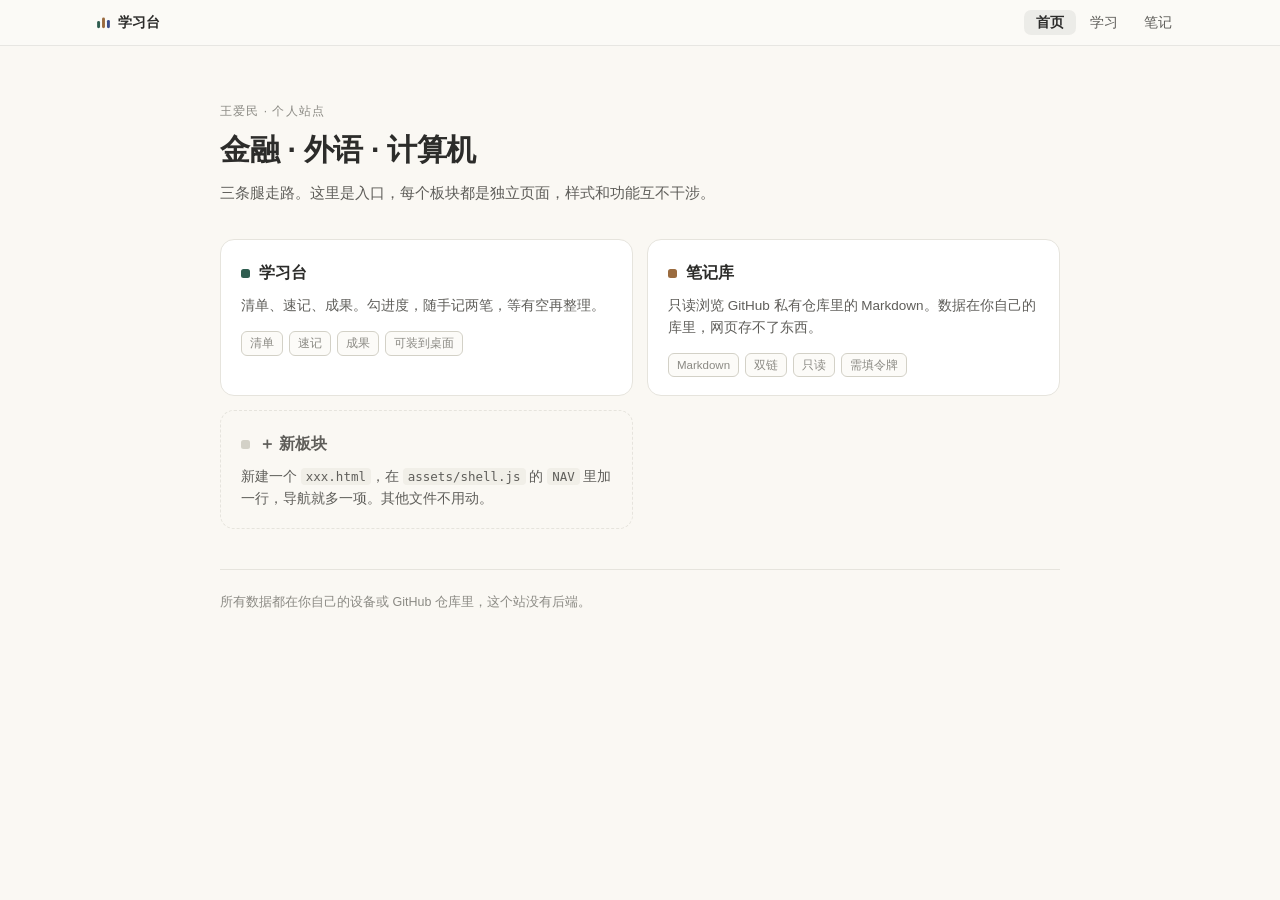
==== commit 8a884f27: "站点改版：板块目录 + 只读笔记库 + 学习台 - 新增站级外壳 assets/shell.js / shell.css：顶栏导航运行时注入，加板块只改 NAV 一行 - index.html 改为板" ====
--- a/index.html
+++ b/index.html
@@ -1,210 +1,138 @@
 <!doctype html>
-<html lang="zh-CN" data-theme="dark">
+<html lang="zh-CN">
 <head>
 <meta charset="utf-8">
 <meta name="viewport" content="width=device-width, initial-scale=1, viewport-fit=cover">
-<meta name="theme-color" content="#1e1e1e">
-<meta name="description" content="个人笔记库 · 数据存在私有 GitHub 仓库">
-<title>笔记库</title>
-<link rel="stylesheet" href="assets/app.css">
-<link rel="icon" href="data:image/svg+xml,<svg xmlns='http://www.w3.org/2000/svg' viewBox='0 0 100 100'><text y='.9em' font-size='90'>📖</text></svg>">
+<meta name="theme-color" content="#FAF8F3">
+<title>学习台</title>
+<meta name="description" content="个人站点：学习清单与进度、速记草稿、笔记库浏览。">
+<link rel="stylesheet" href="assets/shell.css">
+<style>
+  :root{
+    --bg:#FAF8F3; --card:#FFFFFF; --line:#E6E4DD; --line-2:#D3D1C7;
+    --ink:#2C2C2A; --ink-2:#5F5E5A; --ink-3:#8B8A84;
+    --fin:#2F5D50; --lang:#9A6B3F; --cs:#3D4F8C;
+  }
+  *{box-sizing:border-box}
+  html,body{margin:0;padding:0}
+  body{
+    background:var(--bg); color:var(--ink);
+    font-family:-apple-system,BlinkMacSystemFont,"Segoe UI","PingFang SC","Microsoft YaHei",sans-serif;
+    font-size:15px; line-height:1.62; -webkit-font-smoothing:antialiased;
+    padding-bottom:calc(48px + env(safe-area-inset-bottom));
+  }
+  .wrap{max-width:880px;margin:0 auto;padding:0 20px}
+
+  .hero{padding:56px 0 34px}
+  .kicker{
+    margin:0 0 10px; font-size:12px; letter-spacing:.09em;
+    text-transform:uppercase; color:var(--ink-3);
+  }
+  h1{margin:0; font-size:30px; font-weight:600; letter-spacing:-.01em; line-height:1.25}
+  .sub{margin:12px 0 0; color:var(--ink-2); max-width:560px}
+
+  .cards{
+    display:grid; grid-template-columns:repeat(2,1fr);
+    gap:14px; padding-bottom:40px;
+  }
+  .card{
+    display:flex; flex-direction:column;
+    padding:20px 20px 18px;
+    background:var(--card); border:1px solid var(--line);
+    border-radius:14px; text-decoration:none; color:inherit;
+    transition:border-color .16s, transform .16s;
+  }
+  .card:hover{border-color:var(--line-2); transform:translateY(-1px)}
+  .card-top{display:flex; align-items:center; gap:9px}
+  .dot{width:9px;height:9px;border-radius:2.5px;flex:none}
+  .card h2{margin:0; font-size:16px; font-weight:600}
+  .card p{margin:9px 0 0; font-size:13.5px; color:var(--ink-2)}
+  .card .tags{margin-top:14px; display:flex; flex-wrap:wrap; gap:6px}
+  .tag{
+    padding:2px 8px; border:1px solid var(--line-2); border-radius:6px;
+    font-size:11.5px; color:var(--ink-3); background:#FCFBF8;
+  }
+
+  .card.ghost{
+    border-style:dashed; background:transparent; color:var(--ink-3);
+    cursor:default;
+  }
+  .card.ghost:hover{transform:none; border-color:var(--line-2)}
+  .card.ghost h2{color:var(--ink-2)}
+  .card.ghost code{
+    font-family:ui-monospace,SFMono-Regular,Menlo,monospace;
+    font-size:12.5px; color:var(--ink-2);
+    background:#F1EFE8; padding:1px 5px; border-radius:4px;
+  }
+
+  footer{
+    padding:22px 0 10px; border-top:1px solid var(--line);
+    font-size:12.5px; color:var(--ink-3);
+  }
+
+  @media (max-width:640px){
+    .hero{padding:36px 0 26px}
+    h1{font-size:25px}
+    .cards{grid-template-columns:1fr}
+  }
+</style>
 </head>
-<body>
+<body data-page="home">
 
-<div id="app">
+<main class="wrap">
 
-  <!-- ========== 左栏：库 / 文件树 / 标签 ========== -->
-  <aside id="sidebar">
-    <div class="side-head">
-      <div class="vault-name" id="vaultName" title="点击打开设置">
-        <span class="dot-off" id="connDot"></span>
-        <span id="vaultLabel">未连接</span>
-        <span class="caret">▾</span>
+  <section class="hero">
+    <p class="kicker">王爱民 · 个人站点</p>
+    <h1>金融 · 外语 · 计算机</h1>
+    <p class="sub">三条腿走路。这里是入口，每个板块都是独立页面，样式和功能互不干涉。</p>
+  </section>
+
+  <section class="cards">
+
+    <a class="card" href="desk/index.html">
+      <div class="card-top">
+        <span class="dot" style="background:var(--fin)"></span>
+        <h2>学习台</h2>
       </div>
-      <div class="spacer"></div>
-      <button class="ibtn" id="btnSync" title="同步（Ctrl+R）" aria-label="同步">
-        <svg viewBox="0 0 24 24" fill="none" stroke="currentColor" stroke-width="2" stroke-linecap="round" stroke-linejoin="round"><path d="M21 12a9 9 0 1 1-2.64-6.36"/><path d="M21 3v6h-6"/></svg>
-      </button>
-      <button class="ibtn" id="btnSettings" title="设置" aria-label="设置">
-        <svg viewBox="0 0 24 24" fill="none" stroke="currentColor" stroke-width="2" stroke-linecap="round" stroke-linejoin="round"><circle cx="12" cy="12" r="3"/><path d="M19.4 15a1.65 1.65 0 0 0 .33 1.82l.06.06a2 2 0 1 1-2.83 2.83l-.06-.06a1.65 1.65 0 0 0-1.82-.33 1.65 1.65 0 0 0-1 1.51V21a2 2 0 1 1-4 0v-.09A1.65 1.65 0 0 0 9 19.4a1.65 1.65 0 0 0-1.82.33l-.06.06a2 2 0 1 1-2.83-2.83l.06-.06a1.65 1.65 0 0 0 .33-1.82 1.65 1.65 0 0 0-1.51-1H3a2 2 0 1 1 0-4h.09A1.65 1.65 0 0 0 4.6 9a1.65 1.65 0 0 0-.33-1.82l-.06-.06a2 2 0 1 1 2.83-2.83l.06.06A1.65 1.65 0 0 0 9 4.6a1.65 1.65 0 0 0 1-1.51V3a2 2 0 1 1 4 0v.09a1.65 1.65 0 0 0 1 1.51 1.65 1.65 0 0 0 1.82-.33l.06-.06a2 2 0 1 1 2.83 2.83l-.06.06A1.65 1.65 0 0 0 19.4 9v.09a1.65 1.65 0 0 0 1.51 1H21a2 2 0 1 1 0 4h-.09a1.65 1.65 0 0 0-1.51 1z"/></svg>
-      </button>
+      <p>清单、速记、成果。勾进度，随手记两笔，等有空再整理。</p>
+      <div class="tags">
+        <span class="tag">清单</span>
+        <span class="tag">速记</span>
+        <span class="tag">成果</span>
+        <span class="tag">可装到桌面</span>
+      </div>
+    </a>
+
+    <a class="card" href="notes.html">
+      <div class="card-top">
+        <span class="dot" style="background:var(--lang)"></span>
+        <h2>笔记库</h2>
+      </div>
+      <p>只读浏览 GitHub 私有仓库里的 Markdown。数据在你自己的库里，网页存不了东西。</p>
+      <div class="tags">
+        <span class="tag">Markdown</span>
+        <span class="tag">双链</span>
+        <span class="tag">只读</span>
+        <span class="tag">需填令牌</span>
+      </div>
+    </a>
+
+    <div class="card ghost">
+      <div class="card-top">
+        <span class="dot" style="background:var(--line-2)"></span>
+        <h2>＋ 新板块</h2>
+      </div>
+      <p>新建一个 <code>xxx.html</code>，在 <code>assets/shell.js</code> 的 <code>NAV</code> 里加一行，导航就多一项。其他文件不用动。</p>
     </div>
 
-    <div class="side-search">
-      <div class="search-box" id="searchBox">
-        <svg viewBox="0 0 24 24" fill="none" stroke="currentColor" stroke-width="2" stroke-linecap="round"><circle cx="11" cy="11" r="7"/><path d="m20 20-3.5-3.5"/></svg>
-        <input id="searchInput" type="search" placeholder="搜索标题、正文…" autocomplete="off">
-        <button class="ibtn search-clear" id="searchClear" aria-label="清除">
-          <svg viewBox="0 0 24 24" fill="none" stroke="currentColor" stroke-width="2" stroke-linecap="round"><path d="M18 6 6 18M6 6l12 12"/></svg>
-        </button>
-      </div>
-    </div>
+  </section>
 
-    <div class="side-tabs">
-      <button class="side-tab on" data-side="files">文件</button>
-      <button class="side-tab" data-side="tags">标签</button>
-      <div style="flex:1"></div>
-      <button class="ibtn" id="btnNew" title="新建笔记" aria-label="新建笔记">
-        <svg viewBox="0 0 24 24" fill="none" stroke="currentColor" stroke-width="2" stroke-linecap="round"><path d="M12 5v14M5 12h14"/></svg>
-      </button>
-    </div>
+  <footer>
+    所有数据都在你自己的设备或 GitHub 仓库里，这个站没有后端。
+  </footer>
 
-    <div class="side-scroll" id="sideScroll"></div>
+</main>
 
-    <div class="side-foot">
-      <span class="sync" id="syncStatus">未同步</span>
-    </div>
-  </aside>
-
-  <!-- ========== 中栏：内容 ========== -->
-  <main id="main">
-    <div class="main-head">
-      <button class="ibtn" id="btnMenu" style="display:none" aria-label="目录">
-        <svg viewBox="0 0 24 24" fill="none" stroke="currentColor" stroke-width="2" stroke-linecap="round"><path d="M3 6h18M3 12h18M3 18h18"/></svg>
-      </button>
-      <div class="crumbs" id="crumbs"></div>
-      <div class="spacer"></div>
-      <div class="mode-switch" id="modeSwitch">
-        <button data-mode="read" class="on">阅读</button>
-        <button data-mode="edit">编辑</button>
-      </div>
-      <button class="ibtn" id="btnOutline" title="大纲" aria-label="大纲">
-        <svg viewBox="0 0 24 24" fill="none" stroke="currentColor" stroke-width="2" stroke-linecap="round"><path d="M8 6h13M8 12h13M8 18h13M3 6h.01M3 12h.01M3 18h.01"/></svg>
-      </button>
-    </div>
-    <div class="main-body" id="mainBody"></div>
-  </main>
-
-  <!-- ========== 右栏：大纲 / 信息 ========== -->
-  <aside id="rightbar">
-    <div class="rb-title">大纲</div>
-    <div class="outline" id="outline"></div>
-    <div class="rb-sep"></div>
-    <div class="rb-title">文档信息</div>
-    <div class="rb-info" id="rbInfo"></div>
-  </aside>
-
-</div>
-
-<div id="scrim"></div>
-
-<!-- 底部工具栏（窄屏） -->
-<nav class="mobile-bar" id="mobileBar">
-  <button data-act="lib" class="on">
-    <svg viewBox="0 0 24 24" fill="none" stroke="currentColor" stroke-width="2" stroke-linecap="round"><path d="M4 19.5V5a2 2 0 0 1 2-2h13v18H6a2 2 0 0 1-2-2.5z"/><path d="M8 7h8M8 11h8"/></svg>
-    <span>全部</span>
-  </button>
-  <button data-act="tree">
-    <svg viewBox="0 0 24 24" fill="none" stroke="currentColor" stroke-width="2" stroke-linecap="round"><path d="M3 6h18M3 12h18M3 18h18"/></svg>
-    <span>目录</span>
-  </button>
-  <button data-act="outline">
-    <svg viewBox="0 0 24 24" fill="none" stroke="currentColor" stroke-width="2" stroke-linecap="round"><path d="M8 6h13M8 12h13M8 18h13M3 6h.01M3 12h.01M3 18h.01"/></svg>
-    <span>大纲</span>
-  </button>
-  <button data-act="edit">
-    <svg viewBox="0 0 24 24" fill="none" stroke="currentColor" stroke-width="2" stroke-linecap="round"><path d="M12 20h9"/><path d="M16.5 3.5a2.12 2.12 0 0 1 3 3L7 19l-4 1 1-4z"/></svg>
-    <span>编辑</span>
-  </button>
-</nav>
-
-<!-- ========== 命令面板 / 快速切换 ========== -->
-<div class="overlay" id="ovPalette">
-  <div class="palette">
-    <input id="paletteInput" placeholder="输入命令…" autocomplete="off" spellcheck="false">
-    <div class="palette-list" id="paletteList"></div>
-    <div class="pal-foot">
-      <span>↑↓ 选择</span><span>Enter 执行</span><span>Esc 关闭</span>
-    </div>
-  </div>
-</div>
-
-<!-- ========== 设置 ========== -->
-<div class="overlay" id="ovSettings">
-  <div class="settings">
-    <div class="settings-head">连接设置</div>
-    <div class="settings-body">
-      <div class="warn-box">
-        <b>令牌别截图。</b>下面这个输入框里的内容等于你私有仓库的钥匙，
-        截图发出去就等于把整个库交出去了。要发进度就发这一页以外的内容。
-      </div>
-
-      <div class="fld-row">
-        <div class="fld">
-          <label>GitHub 用户名</label>
-          <input type="text" id="cfgOwner" placeholder="Ethan-a-lab" spellcheck="false">
-        </div>
-        <div class="fld">
-          <label>数据仓库名</label>
-          <input type="text" id="cfgRepo" placeholder="idea-vault" spellcheck="false">
-        </div>
-      </div>
-
-      <div class="fld-row">
-        <div class="fld">
-          <label>分支</label>
-          <input type="text" id="cfgBranch" placeholder="main" spellcheck="false">
-        </div>
-        <div class="fld">
-          <label>子目录（可留空）</label>
-          <input type="text" id="cfgPath" placeholder="留空=整个仓库" spellcheck="false">
-        </div>
-      </div>
-
-      <div class="fld">
-        <label>Personal Access Token</label>
-        <input type="password" id="cfgToken" placeholder="github_pat_..." spellcheck="false" autocomplete="off">
-        <div class="sub">
-          fine-grained token，只勾选 <b>这一个仓库</b> 的 <b>Contents: Read and write</b>。
-          存在你自己的浏览器里，不会上传到任何地方。
-        </div>
-      </div>
-
-      <div class="fld">
-        <label>主题</label>
-        <div class="seg" id="segTheme">
-          <button data-theme="dark">暗色（像 Obsidian）</button>
-          <button data-theme="light">亮色</button>
-        </div>
-      </div>
-
-      <div class="fld">
-        <label>显示</label>
-        <div class="seg" id="segBreak">
-          <button data-break="1">保留单换行</button>
-          <button data-break="0">标准 Markdown</button>
-        </div>
-        <div class="sub">中文笔记习惯一行一句，保留单换行读起来更省力。</div>
-      </div>
-
-      <div class="fld" style="margin-bottom:4px">
-        <button class="btn" id="btnClearCache" style="width:100%">清空本地缓存（下次重新下载全部笔记）</button>
-      </div>
-    </div>
-    <div class="settings-foot">
-      <span class="msg" id="cfgMsg"></span>
-      <button class="btn" id="btnCancelSettings">取消</button>
-      <button class="btn primary" id="btnSaveSettings">保存并连接</button>
-    </div>
-  </div>
-</div>
-
-<!-- ========== 通用输入框 ========== -->
-<div class="overlay" id="ovPrompt">
-  <div class="palette" style="max-width:420px">
-    <input id="promptInput" placeholder="" autocomplete="off" spellcheck="false">
-    <div class="settings-foot" style="border-top:none">
-      <span class="msg" id="promptMsg"></span>
-      <button class="btn" id="promptCancel">取消</button>
-      <button class="btn primary" id="promptOk">确定</button>
-    </div>
-  </div>
-</div>
-
-<div id="toast"></div>
-
-<script src="assets/md.js"></script>
-<script src="assets/gh.js"></script>
-<script src="assets/app.js"></script>
+<script src="assets/shell.js"></script>
 </body>
 </html>
--- a/assets/shell.css
+++ b/assets/shell.css
@@ -0,0 +1,111 @@
+/* 站点外壳：所有板块共用的一条顶栏
+   只在 shell.js 里引用，页面自己不用管样式 */
+
+:root { --shell-h: 46px; }
+
+.shell {
+  position: sticky;
+  top: 0;
+  z-index: 50;
+  height: var(--shell-h);
+  background: rgba(251, 250, 247, .92);
+  -webkit-backdrop-filter: saturate(180%) blur(12px);
+  backdrop-filter: saturate(180%) blur(12px);
+  border-bottom: 1px solid rgba(0, 0, 0, .08);
+  font-family: -apple-system, BlinkMacSystemFont, "Segoe UI", "PingFang SC", "Microsoft YaHei", sans-serif;
+  font-size: 13.5px;
+  line-height: 1;
+}
+
+.shell-in {
+  display: flex;
+  align-items: center;
+  gap: 14px;
+  height: 100%;
+  max-width: 1120px;
+  margin: 0 auto;
+  padding: 0 16px;
+}
+
+.shell-brand {
+  display: flex;
+  align-items: center;
+  gap: 7px;
+  color: #2C2C2A;
+  text-decoration: none;
+  font-weight: 600;
+  letter-spacing: .01em;
+  white-space: nowrap;
+}
+.shell-mark { display: flex; }
+.shell-mark svg { display: block; }
+
+.shell-nav {
+  display: flex;
+  align-items: center;
+  gap: 2px;
+  margin-left: auto;
+}
+.shell-nav a {
+  padding: 6px 12px;
+  border-radius: 7px;
+  color: #5F5E5A;
+  text-decoration: none;
+  transition: background .15s, color .15s;
+}
+.shell-nav a:hover { background: rgba(0, 0, 0, .045); color: #2C2C2A; }
+.shell-nav a[aria-current="page"] { background: rgba(0, 0, 0, .06); color: #2C2C2A; font-weight: 600; }
+
+.shell-btn {
+  display: none;
+  margin-left: auto;
+  align-items: center;
+  padding: 6px 11px;
+  border: 1px solid rgba(0, 0, 0, .12);
+  border-radius: 7px;
+  background: transparent;
+  font: inherit;
+  color: #5F5E5A;
+  cursor: pointer;
+}
+
+/* 页面自己的吸顶栏要让开外壳的高度，否则会叠在一起。
+   注意排除 .shell 本身——它也是 <header>，不排除会把自己往下推一格 */
+body[data-page="desk"] .topbar { top: var(--shell-h) !important; }
+body[data-page="notes"] #app { height: calc(100dvh - var(--shell-h)); }
+body[data-page="notes"] aside#sidebar { max-height: calc(100dvh - var(--shell-h)); }
+
+/* 学习台自己的顶栏已经有品牌，外壳再写一遍就重复了 */
+body[data-page="desk"] .topbar .brand { display: none; }
+
+@media (max-width: 720px) {
+  .shell-nav { display: none; }
+  .shell-btn { display: flex; }
+
+  body.shell-open .shell-nav {
+    display: flex;
+    flex-direction: column;
+    align-items: stretch;
+    position: absolute;
+    top: var(--shell-h);
+    left: 0;
+    right: 0;
+    padding: 6px 10px 10px;
+    background: #FBFAF7;
+    border-bottom: 1px solid rgba(0, 0, 0, .08);
+    box-shadow: 0 10px 26px rgba(0, 0, 0, .07);
+  }
+  body.shell-open .shell-nav a { padding: 11px 12px; }
+}
+
+/* 笔记库是深色的，外壳跟着它走 */
+html[data-theme="dark"] .shell {
+  background: rgba(30, 30, 30, .92);
+  border-bottom-color: rgba(255, 255, 255, .1);
+}
+html[data-theme="dark"] .shell-brand { color: #E8E8E8; }
+html[data-theme="dark"] .shell-nav a { color: #9A9A9A; }
+html[data-theme="dark"] .shell-nav a:hover { background: rgba(255, 255, 255, .07); color: #EDEDED; }
+html[data-theme="dark"] .shell-nav a[aria-current="page"] { background: rgba(255, 255, 255, .11); color: #FFFFFF; }
+html[data-theme="dark"] .shell-btn { color: #9A9A9A; border-color: rgba(255, 255, 255, .16); }
+html[data-theme="dark"] body.shell-open .shell-nav { background: #232323; }
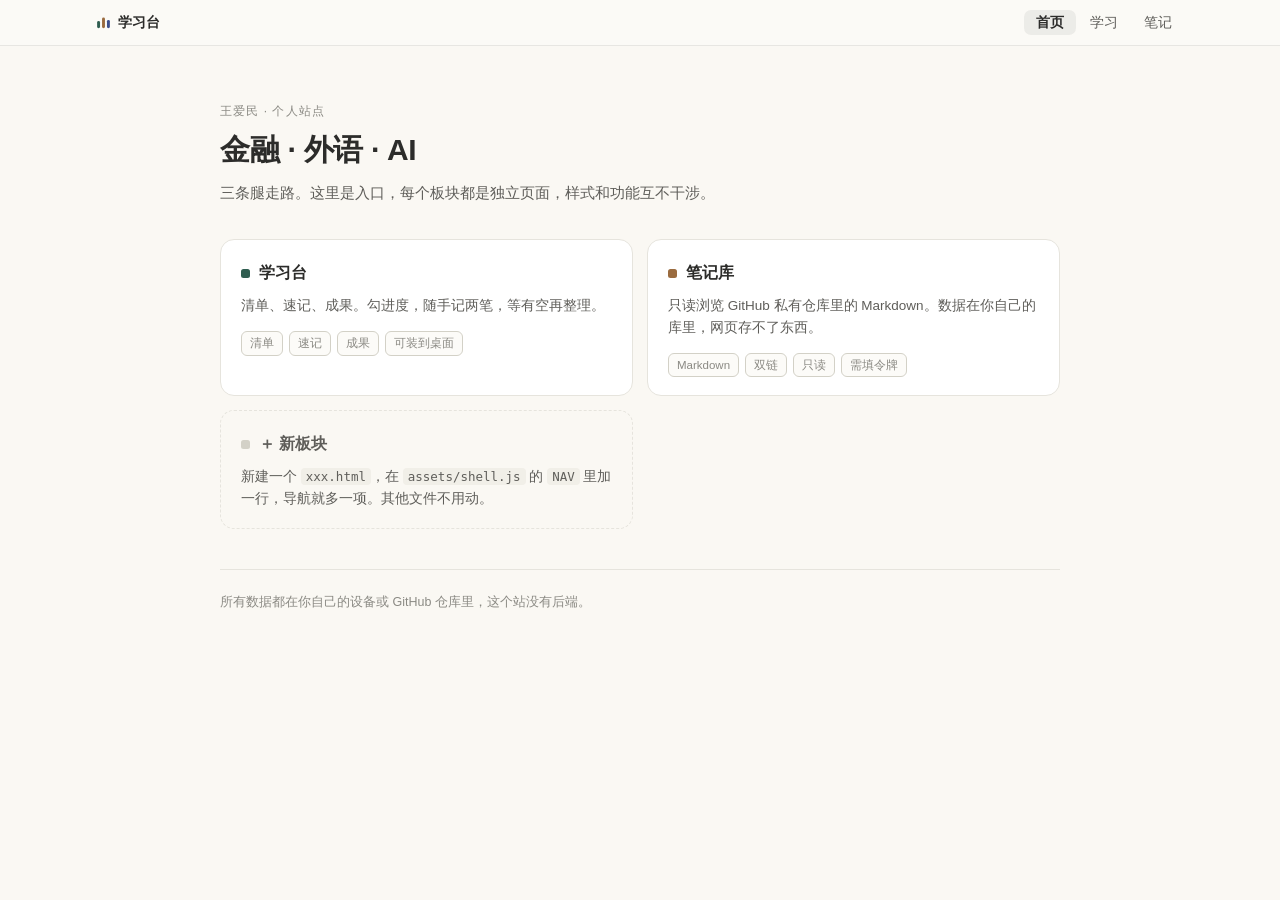
==== commit 256665a4: "站点图标 + 板块更名「计算机 → AI」 图标 - 新增 assets/icons/：favicon.svg（矢量源）、favicon-32.png、apple-touch-icon.png(180" ====
--- a/index.html
+++ b/index.html
@@ -6,6 +6,10 @@
 <meta name="theme-color" content="#FAF8F3">
 <title>学习台</title>
 <meta name="description" content="个人站点：学习清单与进度、速记草稿、笔记库浏览。">
+<link rel="icon" href="assets/icons/favicon.svg" type="image/svg+xml">
+<link rel="icon" href="assets/icons/favicon-32.png" sizes="32x32" type="image/png">
+<link rel="apple-touch-icon" href="assets/icons/apple-touch-icon.png">
+<link rel="manifest" href="manifest.webmanifest">
 <link rel="stylesheet" href="assets/shell.css">
 <style>
   :root{
@@ -83,7 +87,7 @@
 
   <section class="hero">
     <p class="kicker">王爱民 · 个人站点</p>
-    <h1>金融 · 外语 · 计算机</h1>
+    <h1>金融 · 外语 · AI</h1>
     <p class="sub">三条腿走路。这里是入口，每个板块都是独立页面，样式和功能互不干涉。</p>
   </section>
 
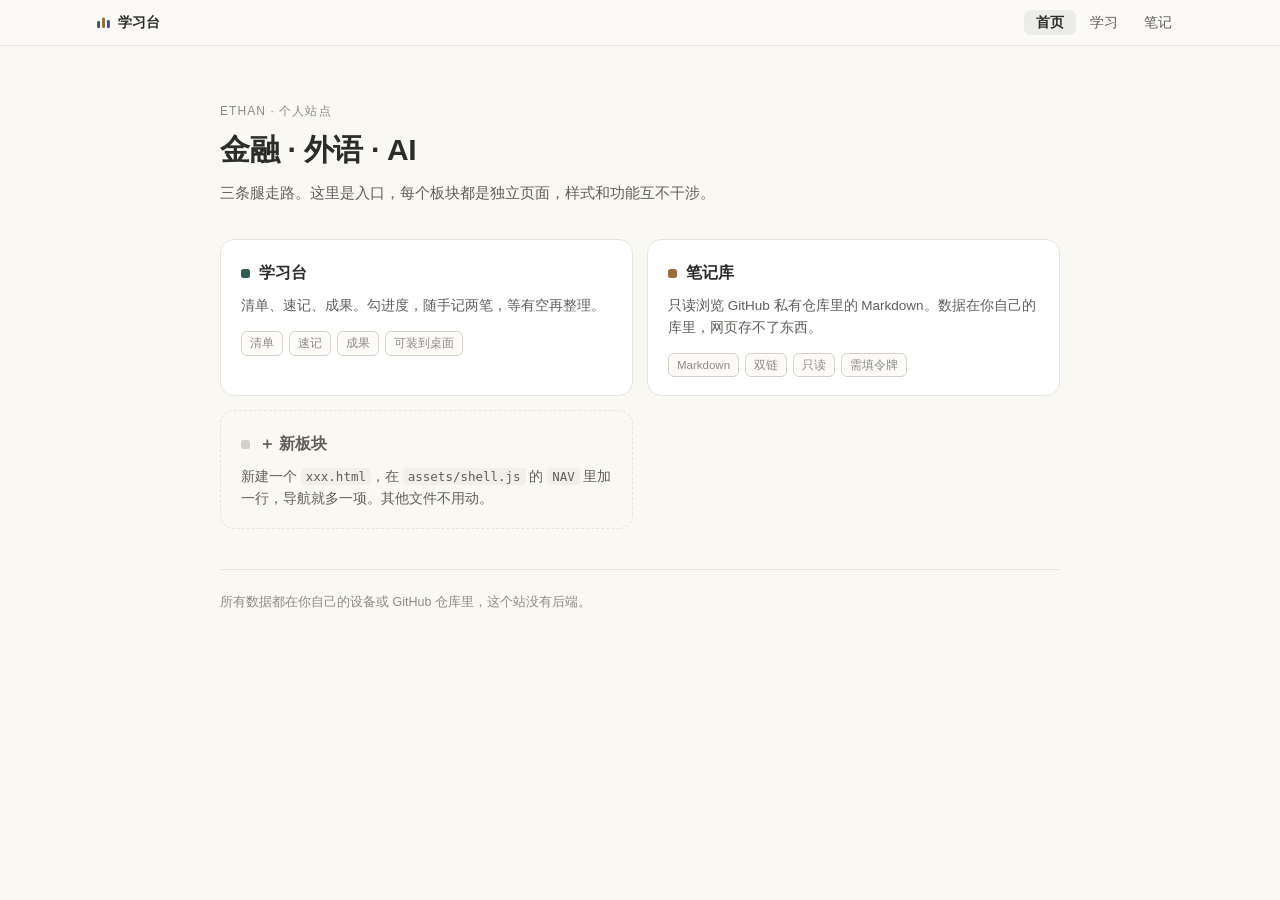
==== commit b44be8d3: "清单：板块支持「大类」标识，修全部收起，站点署名改 Ethan - 板块新增可选字段 group（大类）。同大类的板块共用第一个板块的颜色，   标题右侧挂同一个标签，英语/日语填「外语」就自动同色同" ====
--- a/index.html
+++ b/index.html
@@ -4,7 +4,7 @@
 <meta charset="utf-8">
 <meta name="viewport" content="width=device-width, initial-scale=1, viewport-fit=cover">
 <meta name="theme-color" content="#FAF8F3">
-<title>学习台</title>
+<title>首页 · 学习台</title>
 <meta name="description" content="个人站点：学习清单与进度、速记草稿、笔记库浏览。">
 <link rel="icon" href="assets/icons/favicon.svg" type="image/svg+xml">
 <link rel="icon" href="assets/icons/favicon-32.png" sizes="32x32" type="image/png">
@@ -86,7 +86,7 @@
 <main class="wrap">
 
   <section class="hero">
-    <p class="kicker">王爱民 · 个人站点</p>
+    <p class="kicker">Ethan · 个人站点</p>
     <h1>金融 · 外语 · AI</h1>
     <p class="sub">三条腿走路。这里是入口，每个板块都是独立页面，样式和功能互不干涉。</p>
   </section>
--- a/assets/shell.css
+++ b/assets/shell.css
@@ -69,14 +69,29 @@
   cursor: pointer;
 }
 
-/* 页面自己的吸顶栏要让开外壳的高度，否则会叠在一起。
-   注意排除 .shell 本身——它也是 <header>，不排除会把自己往下推一格 */
-body[data-page="desk"] .topbar { top: var(--shell-h) !important; }
+/* 页面自己的吸顶栏要让开外壳的高度，否则会叠在一起 */
 body[data-page="notes"] #app { height: calc(100dvh - var(--shell-h)); }
 body[data-page="notes"] aside#sidebar { max-height: calc(100dvh - var(--shell-h)); }
 
-/* 学习台自己的顶栏已经有品牌，外壳再写一遍就重复了 */
-body[data-page="desk"] .topbar .brand { display: none; }
+/* ---------- 换页过渡 ----------
+   支持的浏览器（Chrome 126+）在「首页 ↔ 学习 ↔ 笔记」之间切换时直接补间，
+   不支持的就还是秒切，不会出错。
+   顶栏单独拎出来不做动画：三页的顶栏长得一样，让它原地不动，只有正文淡入。 */
+@view-transition { navigation: auto; }
+
+.shell { view-transition-name: shell; }
+::view-transition-old(shell),
+::view-transition-new(shell) { animation: none; }
+
+::view-transition-old(root) { animation: shellOut 170ms ease both; }
+::view-transition-new(root) { animation: shellIn 280ms cubic-bezier(.16, 1, .3, 1) both; }
+
+@keyframes shellOut { to { opacity: 0; transform: translateY(-6px); } }
+@keyframes shellIn { from { opacity: 0; transform: translateY(8px); } }
+
+@media (prefers-reduced-motion: reduce) {
+  ::view-transition-old(root), ::view-transition-new(root) { animation: none; }
+}
 
 @media (max-width: 720px) {
   .shell-nav { display: none; }
